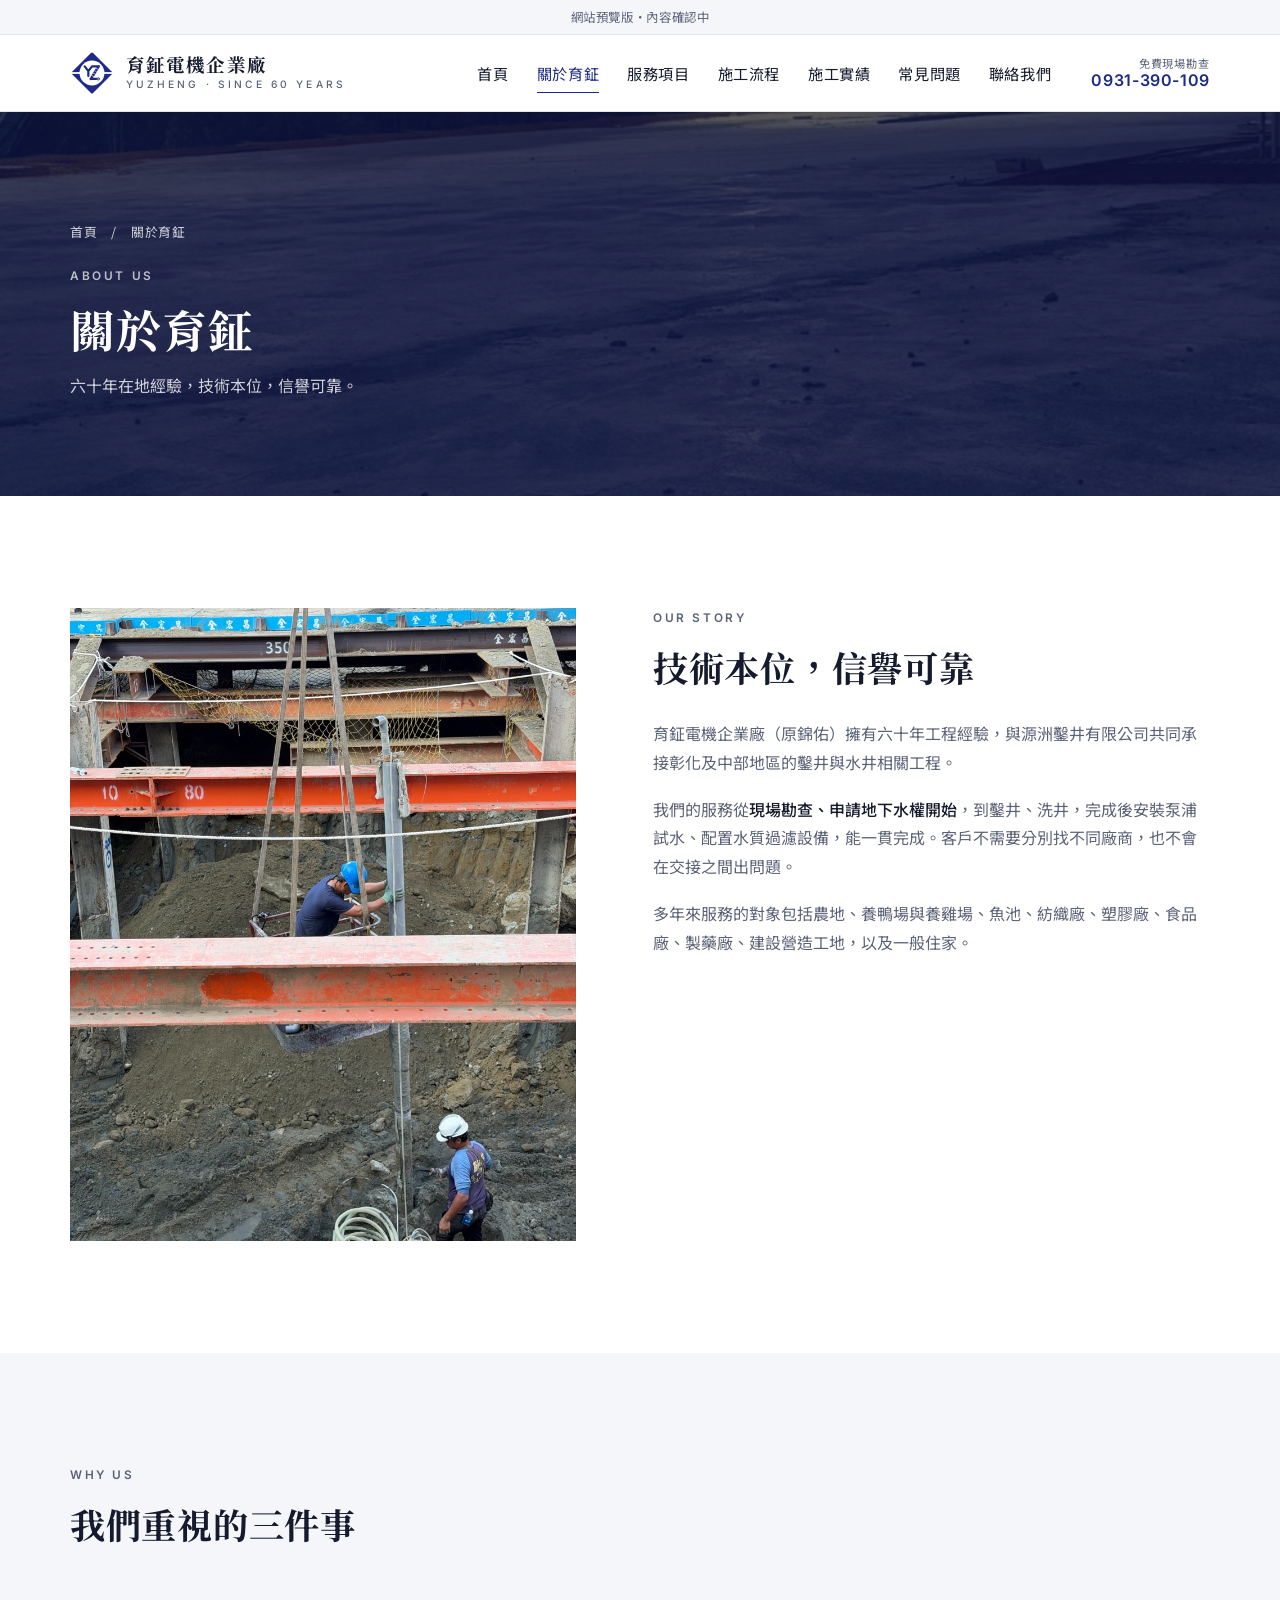
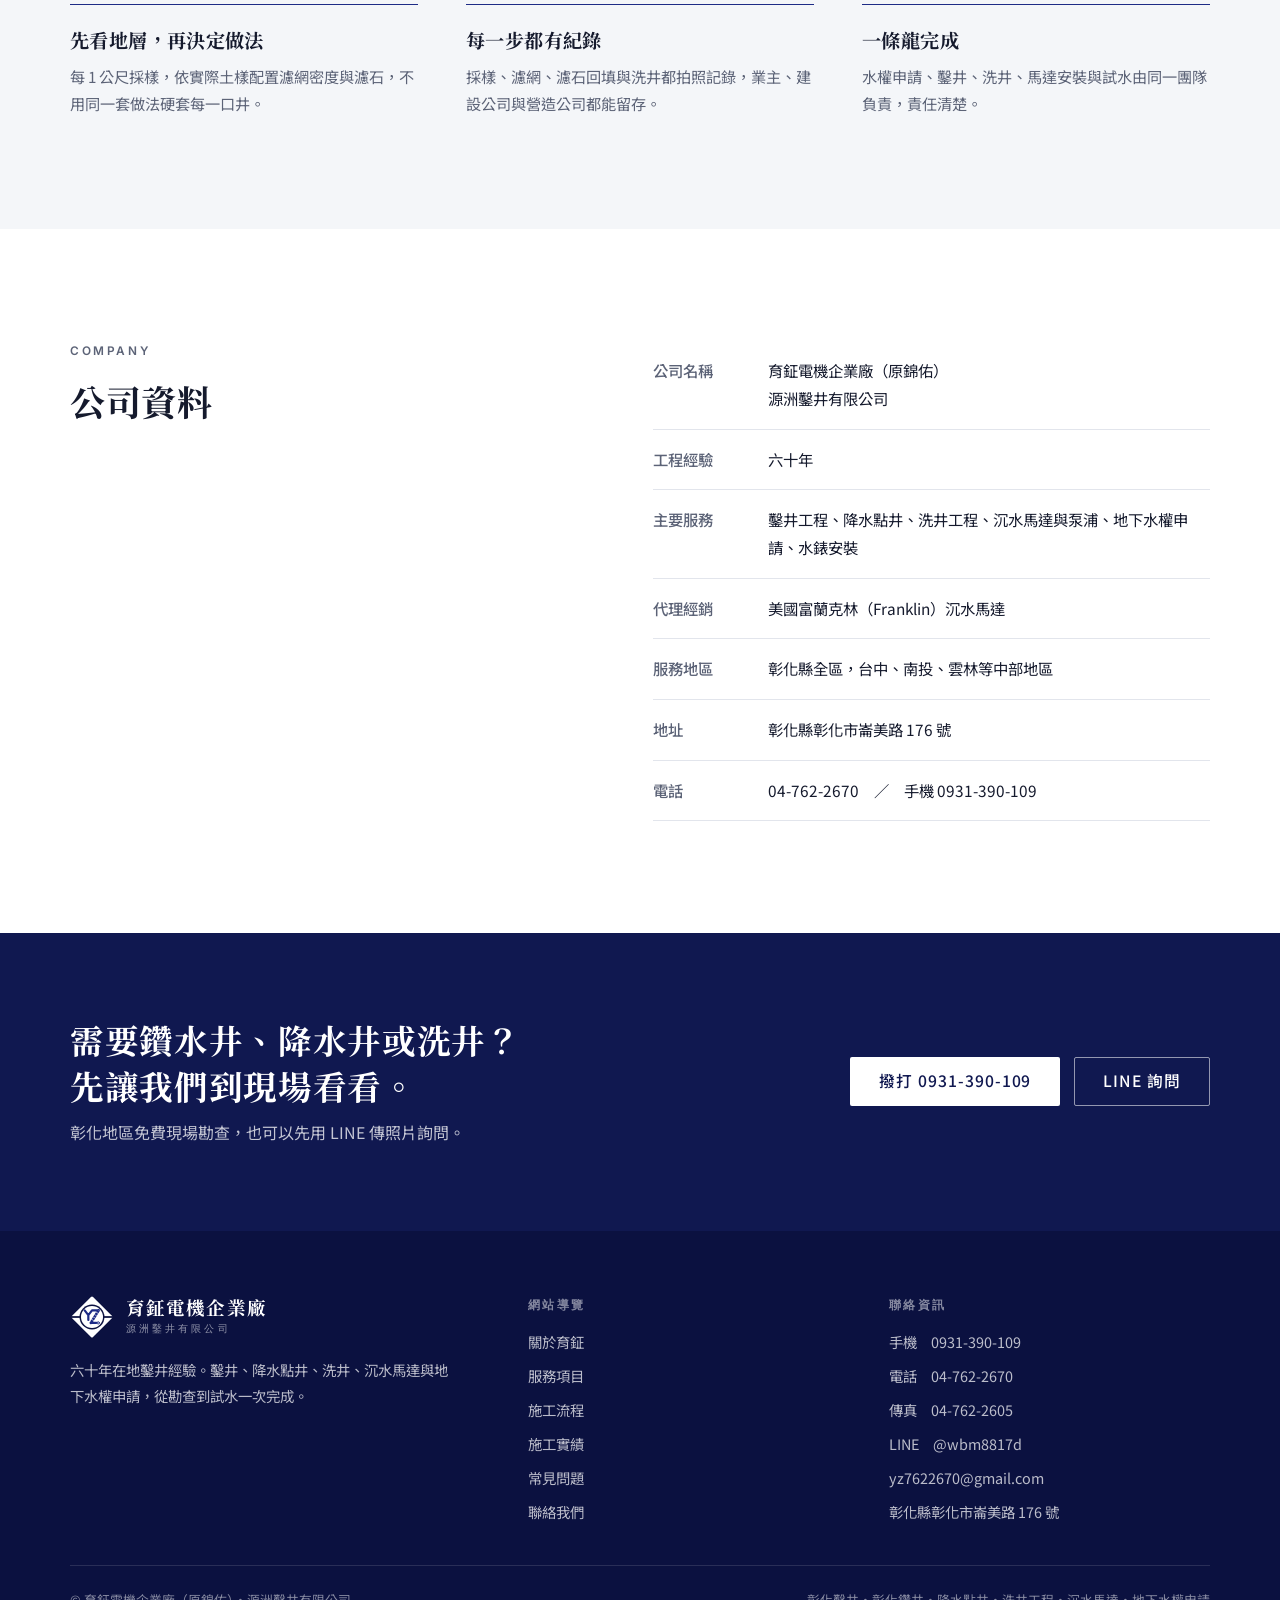
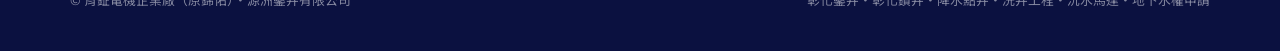
==== about.html @ 7bbd7b06 "改版：簡潔企業風格，拆成 7 個分頁 Co-Authored-By: Claude Opus 5.5 <noreply@anthropic.com>" ====
<!doctype html>
<html lang="zh-Hant">
<head>
<meta charset="utf-8">
<meta name="viewport" content="width=device-width, initial-scale=1, viewport-fit=cover">
<title>關於育鉦｜六十年彰化鑿井經驗｜育鉦電機企業廠</title>
<meta name="description" content="育鉦電機企業廠（原錦佑）與源洲鑿井有限公司，六十年鑿井工程經驗，從水權申請、鑿井、洗井到泵浦安裝試水一貫完成。">
<link rel="canonical" href="https://ysldavid0526.github.io/yuzheng-well/about.html">
<meta property="og:title" content="關於育鉦｜六十年彰化鑿井經驗｜育鉦電機企業廠">
<meta property="og:description" content="育鉦電機企業廠（原錦佑）與源洲鑿井有限公司，六十年鑿井工程經驗，從水權申請、鑿井、洗井到泵浦安裝試水一貫完成。">
<meta property="og:type" content="website">
<meta property="og:url" content="https://ysldavid0526.github.io/yuzheng-well/about.html">
<meta property="og:image" content="https://ysldavid0526.github.io/yuzheng-well/images/crane.jpg">
<meta name="theme-color" content="#101850">
<link rel="icon" href="favicon.svg" type="image/svg+xml">
<link rel="preconnect" href="https://fonts.googleapis.com">
<link rel="preconnect" href="https://fonts.gstatic.com" crossorigin>
<link rel="stylesheet" href="https://fonts.googleapis.com/css2?family=Noto+Sans+TC:wght@400;500;700&family=Noto+Serif+TC:wght@600;700&family=Inter:wght@500;600&display=swap">
<link rel="stylesheet" href="style.css">
<script type="application/ld+json">{"@context": "https://schema.org", "@type": "HomeAndConstructionBusiness", "name": "育鉦電機企業廠｜源洲鑿井有限公司", "alternateName": ["育鉦鑿井", "源洲鑿井", "錦佑"], "description": "彰化鑿井、鑽水井、營建降水點井、洗井工程、沉水馬達安裝維修與地下水權申請。", "telephone": ["+886-4-7622670", "+886-931-390109"], "faxNumber": "+886-4-7622605", "email": "yz7622670@gmail.com", "address": {"@type": "PostalAddress", "streetAddress": "崙美路176號", "addressLocality": "彰化市", "addressRegion": "彰化縣", "addressCountry": "TW"}, "areaServed": ["彰化縣", "台中市", "南投縣", "雲林縣"], "knowsAbout": ["鑿井工程", "鑽水井", "降水井", "點井", "空壓洗井", "機械式洗井", "沉水馬達", "地下水權申請"], "url": "https://ysldavid0526.github.io/yuzheng-well/"}</script>
</head>
<body>
<div class="note-bar">網站預覽版・內容確認中</div>
<header class="site-header">
  <div class="wrap">
    <a class="brand" href="index.html" aria-label="育鉦電機企業廠 首頁"><svg viewBox="0 0 120 120" aria-hidden="true"><defs><mask id="mh" maskUnits="userSpaceOnUse" x="0" y="0" width="120" height="120"><rect width="120" height="120" fill="#fff"/><rect y="57.6" width="120" height="4.8" fill="#000"/><circle cx="60" cy="60" r="34" fill="#000"/></mask></defs><path d="M60 8 112 60 60 112 8 60Z" fill="#1d2b86" stroke="#1d2b86" stroke-width="8" stroke-linejoin="round" mask="url(#mh)"/><circle cx="60" cy="60" r="30" fill="#fff"/><g fill="none" stroke="#1d2b86" stroke-linecap="round" stroke-linejoin="round"><path d="M40 42 50 55 60 42 78 42M50 55 50 68" stroke-width="6"/><path d="M78 42 57 76" stroke-width="7.5"/><path d="M78 42 57 76" stroke="#fff" stroke-width="7.5" stroke-linecap="butt" stroke-dasharray="1.2 6.5" stroke-dashoffset="-7"/><path d="M57 76 72 76" stroke-width="6"/><circle cx="77" cy="76" r="3.2" stroke-width="2.4"/></g></svg><span><b>育鉦電機企業廠</b><small>YUZHENG · SINCE 60 YEARS</small></span></a>
    <nav class="nav" id="nav" aria-label="主選單"><a href="index.html">首頁</a><a href="about.html" aria-current="page">關於育鉦</a><a href="services.html">服務項目</a><a href="process.html">施工流程</a><a href="projects.html">施工實績</a><a href="faq.html">常見問題</a><a href="contact.html">聯絡我們</a></nav>
    <a class="header-tel" href="tel:0931390109"><small>免費現場勘查</small>0931-390-109</a>
    <button class="menu-btn" id="menuBtn" type="button" aria-controls="nav" aria-expanded="false" aria-label="開啟選單"><svg viewBox="0 0 24 24" fill="none" stroke="currentColor" stroke-width="1.6" stroke-linecap="round"><path d="M4 7h16M4 12h16M4 17h16"/></svg></button>
  </div>
</header>
<main>
<section class="banner">
  <img src="images/dusk.jpg" alt="" aria-hidden="true">
  <div class="wrap">
    <p class="crumb"><a href="index.html">首頁</a>　/　關於育鉦</p>
    <p class="label">About Us</p>
    <h1>關於育鉦</h1>
    <p>六十年在地經驗，技術本位，信譽可靠。</p>
  </div>
</section>
<section class="sec">
  <div class="wrap split">
    <div class="img-tall"><img src="images/pit.jpg" alt="施工人員於開挖面下方作業" loading="lazy"></div>
    <div>
      <div class="head" style="margin-bottom:28px">
        <p class="label">Our Story</p>
        <h2>技術本位，信譽可靠</h2>
      </div>
      <div class="prose">
        <p>育鉦電機企業廠（原錦佑）擁有六十年工程經驗，與源洲鑿井有限公司共同承接彰化及中部地區的鑿井與水井相關工程。</p>
        <p>我們的服務從<strong>現場勘查、申請地下水權開始</strong>，到鑿井、洗井，完成後安裝泵浦試水、配置水質過濾設備，能一貫完成。客戶不需要分別找不同廠商，也不會在交接之間出問題。</p>
        <p>多年來服務的對象包括農地、養鴨場與養雞場、魚池、紡織廠、塑膠廠、食品廠、製藥廠、建設營造工地，以及一般住家。</p>
      </div>
    </div>
  </div>
</section>

<section class="sec alt">
  <div class="wrap">
    <div class="head">
      <p class="label">Why Us</p>
      <h2>我們重視的三件事</h2>
    </div>
    <div class="values">
      <div><h3>先看地層，再決定做法</h3><p>每 1 公尺採樣，依實際土樣配置濾網密度與濾石，不用同一套做法硬套每一口井。</p></div>
      <div><h3>每一步都有紀錄</h3><p>採樣、濾網、濾石回填與洗井都拍照記錄，業主、建設公司與營造公司都能留存。</p></div>
      <div><h3>一條龍完成</h3><p>水權申請、鑿井、洗井、馬達安裝與試水由同一團隊負責，責任清楚。</p></div>
    </div>
  </div>
</section>

<section class="sec">
  <div class="wrap split">
    <div class="head" style="margin:0">
      <p class="label">Company</p>
      <h2>公司資料</h2>
    </div>
    <table class="facts-table">
      <tr><th>公司名稱</th><td>育鉦電機企業廠（原錦佑）<br>源洲鑿井有限公司</td></tr>
      <tr><th>工程經驗</th><td>六十年</td></tr>
      <tr><th>主要服務</th><td>鑿井工程、降水點井、洗井工程、沉水馬達與泵浦、地下水權申請、水錶安裝</td></tr>
      <tr><th>代理經銷</th><td>美國富蘭克林（Franklin）沉水馬達</td></tr>
      <tr><th>服務地區</th><td>彰化縣全區，台中、南投、雲林等中部地區</td></tr>
      <tr><th>地址</th><td>彰化縣彰化市崙美路 176 號</td></tr>
      <tr><th>電話</th><td>04-762-2670　／　手機 0931-390-109</td></tr>
    </table>
  </div>
</section>

<section class="cta">
  <div class="wrap">
    <div>
      <h2>需要鑽水井、降水井或洗井？<br>先讓我們到現場看看。</h2>
      <p>彰化地區免費現場勘查，也可以先用 LINE 傳照片詢問。</p>
    </div>
    <div class="ctas">
      <a class="btn btn-white" href="tel:0931390109">撥打 0931-390-109</a>
      <a class="btn btn-ghost" href="https://line.me/R/ti/p/@wbm8817d" target="_blank" rel="noopener">LINE 詢問</a>
    </div>
  </div>
</section>
</main>
<footer class="site-footer">
  <div class="wrap">
    <div>
      <a class="brand" href="index.html"><svg viewBox="0 0 120 120" aria-hidden="true"><defs><mask id="mf" maskUnits="userSpaceOnUse" x="0" y="0" width="120" height="120"><rect width="120" height="120" fill="#fff"/><rect y="57.6" width="120" height="4.8" fill="#000"/><circle cx="60" cy="60" r="34" fill="#000"/></mask></defs><path d="M60 8 112 60 60 112 8 60Z" fill="#ffffff" stroke="#ffffff" stroke-width="8" stroke-linejoin="round" mask="url(#mf)"/><circle cx="60" cy="60" r="30" fill="#fff"/><g fill="none" stroke="#1d2b86" stroke-linecap="round" stroke-linejoin="round"><path d="M40 42 50 55 60 42 78 42M50 55 50 68" stroke-width="6"/><path d="M78 42 57 76" stroke-width="7.5"/><path d="M78 42 57 76" stroke="#fff" stroke-width="7.5" stroke-linecap="butt" stroke-dasharray="1.2 6.5" stroke-dashoffset="-7"/><path d="M57 76 72 76" stroke-width="6"/><circle cx="77" cy="76" r="3.2" stroke-width="2.4"/></g></svg><span><b>育鉦電機企業廠</b><small>源洲鑿井有限公司</small></span></a>
      <p class="about">六十年在地鑿井經驗。鑿井、降水點井、洗井、沉水馬達與地下水權申請，從勘查到試水一次完成。</p>
    </div>
    <div>
      <h4>網站導覽</h4>
      <ul><li><a href="about.html">關於育鉦</a></li><li><a href="services.html">服務項目</a></li><li><a href="process.html">施工流程</a></li><li><a href="projects.html">施工實績</a></li><li><a href="faq.html">常見問題</a></li><li><a href="contact.html">聯絡我們</a></li></ul>
    </div>
    <div>
      <h4>聯絡資訊</h4>
      <ul>
        <li>手機　<a href="tel:0931390109">0931-390-109</a></li>
        <li>電話　<a href="tel:047622670">04-762-2670</a></li>
        <li>傳真　04-762-2605</li>
        <li>LINE　@wbm8817d</li>
        <li>yz7622670@gmail.com</li>
        <li>彰化縣彰化市崙美路 176 號</li>
      </ul>
    </div>
    <div class="bottom">
      <span>© 育鉦電機企業廠（原錦佑）・源洲鑿井有限公司</span>
      <span>彰化鑿井・彰化鑽井・降水點井・洗井工程・沉水馬達・地下水權申請</span>
    </div>
  </div>
</footer>
<div class="callbar">
  <a class="btn btn-navy" href="tel:0931390109">撥打電話</a>
  <a class="btn btn-line" href="https://line.me/R/ti/p/@wbm8817d" target="_blank" rel="noopener">LINE 詢問</a>
</div>
<script src="site.js"></script>
</body>
</html>
---- style.css ----
/* 育鉦電機企業廠 — 網站樣式
   白底、logo 深藍為主色、細線條分隔、襯線標題。
   斷點：手機 <640、平板 640–1099、電腦 ≥1100 */
:root{
  --bg:#ffffff;
  --bg-alt:#f4f6f9;
  --ink:#151a2d;
  --muted:#5c6377;
  --line:#e2e5ec;
  --navy:#1d2b86;
  --navy-deep:#101850;
  --navy-soft:#e9ecf6;
  --serif:"Noto Serif TC","Songti TC","PMingLiU",serif;
  --sans:"Noto Sans TC","PingFang TC","Microsoft JhengHei",system-ui,sans-serif;
  --latin:"Inter","Helvetica Neue",Arial,sans-serif;
  --wrap:1180px;
  color-scheme:light;
}
*{box-sizing:border-box}
html{scroll-behavior:smooth;-webkit-text-size-adjust:100%}
@media (prefers-reduced-motion:reduce){html{scroll-behavior:auto}*{transition:none!important}}
body{margin:0;background:var(--bg);color:var(--ink);font-family:var(--sans);font-size:16px;line-height:1.8;-webkit-font-smoothing:antialiased}
img{display:block;max-width:100%}
a{color:inherit}
p{margin:0}
h1,h2,h3{margin:0;font-family:var(--serif);font-weight:700;line-height:1.35;text-wrap:balance;letter-spacing:.02em}
h2{font-size:clamp(1.6rem,2.8vw,2.2rem)}
h3{font-size:1.2rem}
:focus-visible{outline:2px solid var(--navy);outline-offset:3px}
.wrap{max-width:var(--wrap);margin:0 auto;padding-left:max(20px,env(safe-area-inset-left,0px));padding-right:max(20px,env(safe-area-inset-right,0px))}
.label{font-family:var(--latin);font-size:.74rem;letter-spacing:.22em;text-transform:uppercase;color:var(--navy);font-weight:600}
.sec{padding-block:clamp(64px,9vw,112px)}
.sec.alt{background:var(--bg-alt)}
.head{display:grid;gap:14px;max-width:46rem;margin-bottom:clamp(32px,5vw,56px)}
.head p{color:var(--muted)}
.prose{max-width:42rem;display:grid;gap:18px;color:var(--muted)}
.prose strong{color:var(--ink);font-weight:500}

/* buttons */
.btn{display:inline-flex;align-items:center;justify-content:center;gap:10px;padding:14px 28px;font-family:var(--sans);font-size:.98rem;font-weight:500;letter-spacing:.06em;text-decoration:none;border:1px solid transparent;border-radius:2px;cursor:pointer;transition:background .2s,color .2s,border-color .2s;line-height:1.2}
.btn-navy{background:var(--navy);color:#fff}
.btn-navy:hover{background:var(--navy-deep)}
.btn-line{border-color:var(--navy);color:var(--navy);background:transparent}
.btn-line:hover{background:var(--navy);color:#fff}
.btn-white{background:#fff;color:var(--navy-deep)}
.btn-white:hover{background:var(--navy-soft)}
.btn-ghost{border-color:rgba(255,255,255,.55);color:#fff;background:transparent}
.btn-ghost:hover{background:rgba(255,255,255,.12)}
.more{display:inline-flex;align-items:center;gap:8px;color:var(--navy);font-weight:500;text-decoration:none;font-size:.95rem;border-bottom:1px solid currentColor;padding-bottom:2px}
.more::after{content:"→";transition:transform .2s}
.more:hover::after{transform:translateX(3px)}

/* preview note */
.note-bar{background:var(--bg-alt);color:var(--muted);font-size:.78rem;text-align:center;padding-block:6px;border-bottom:1px solid var(--line);letter-spacing:.05em}

/* header */
.site-header{position:sticky;top:0;z-index:50;background:rgba(255,255,255,.96);backdrop-filter:saturate(1.4) blur(8px);-webkit-backdrop-filter:saturate(1.4) blur(8px);border-bottom:1px solid var(--line)}
.site-header .wrap{display:flex;align-items:center;gap:28px;min-height:76px}
.brand{display:flex;align-items:center;gap:12px;text-decoration:none;flex:none}
.brand svg{width:44px;height:44px}
.brand b{display:block;font-family:var(--serif);font-weight:700;font-size:1.16rem;letter-spacing:.06em;line-height:1.2;white-space:nowrap}
.brand small{display:block;font-family:var(--latin);font-size:.64rem;letter-spacing:.3em;color:var(--muted);font-weight:500}
.nav{display:flex;gap:4px;margin-left:auto}
.nav a{text-decoration:none;font-size:.95rem;color:var(--ink);padding:8px 12px;position:relative;letter-spacing:.04em}
.nav a::after{content:"";position:absolute;left:12px;right:12px;bottom:2px;height:1px;background:var(--navy);transform:scaleX(0);transition:transform .25s}
.nav a:hover::after,.nav a[aria-current="page"]::after{transform:scaleX(1)}
.nav a[aria-current="page"]{color:var(--navy)}
.header-tel{flex:none;font-family:var(--latin);font-weight:600;letter-spacing:.04em;text-decoration:none;color:var(--navy);display:flex;flex-direction:column;align-items:flex-end;line-height:1.25}
.header-tel small{font-family:var(--sans);font-size:.7rem;color:var(--muted);font-weight:400;letter-spacing:.08em}
.menu-btn{display:none;margin-left:auto;width:44px;height:44px;border:1px solid var(--line);background:#fff;border-radius:2px;cursor:pointer;color:var(--ink);place-items:center}
.menu-btn svg{width:22px;height:22px}
@media (max-width:1099px){
  .nav{display:none;position:absolute;left:0;right:0;top:100%;flex-direction:column;gap:0;background:#fff;border-bottom:1px solid var(--line);padding:8px max(20px,env(safe-area-inset-right,0px)) 20px max(20px,env(safe-area-inset-left,0px));box-shadow:0 12px 24px rgba(16,24,80,.06)}
  .nav.open{display:flex}
  .nav a{padding:14px 4px;border-bottom:1px solid var(--line);font-size:1.02rem}
  .nav a::after{display:none}
  .menu-btn{display:grid;margin-left:0}
  .header-tel{margin-left:auto}
}
@media (max-width:639px){.header-tel{display:none}.menu-btn{margin-left:auto}.brand b{font-size:1.04rem}.brand svg{width:38px;height:38px}.site-header .wrap{min-height:66px}}

/* home hero */
.hero{position:relative;color:#fff;background:var(--navy-deep);overflow:hidden}
.hero img{position:absolute;inset:0;width:100%;height:100%;object-fit:cover;object-position:center 35%}
.hero::after{content:"";position:absolute;inset:0;background:linear-gradient(90deg,rgba(16,24,80,.92) 0%,rgba(16,24,80,.78) 45%,rgba(16,24,80,.25) 100%)}
.hero .wrap{position:relative;z-index:1;padding-block:clamp(88px,13vw,168px)}
.hero .label{color:rgba(255,255,255,.75)}
.hero h1{font-size:clamp(1.75rem,4.6vw,3.6rem);margin-top:18px;max-width:15em}
.hero p.lead{margin-top:22px;max-width:32rem;color:rgba(255,255,255,.85);font-size:clamp(1rem,1.5vw,1.1rem)}
.hero .ctas{display:flex;flex-wrap:wrap;gap:14px;margin-top:36px}
@media (max-width:639px){.hero::after{background:linear-gradient(180deg,rgba(16,24,80,.7),rgba(16,24,80,.9))}}

/* inner page banner */
.banner{position:relative;color:#fff;background:var(--navy-deep);overflow:hidden}
.banner img{position:absolute;inset:0;width:100%;height:100%;object-fit:cover;opacity:.32}
.banner .wrap{position:relative;padding-block:clamp(56px,8vw,96px)}
.banner .label{color:rgba(255,255,255,.7)}
.banner h1{font-size:clamp(1.9rem,4vw,2.8rem);margin-top:12px}
.banner p{margin-top:12px;color:rgba(255,255,255,.8);max-width:36rem}
.crumb{font-size:.8rem;color:rgba(255,255,255,.65);margin-bottom:22px;letter-spacing:.06em}
.crumb a{text-decoration:none}
.crumb a:hover{text-decoration:underline}

/* intro split */
.split{display:grid;grid-template-columns:1fr 1.1fr;gap:clamp(32px,6vw,88px);align-items:start}
@media (max-width:899px){.split{grid-template-columns:1fr}}
.figures{display:grid;grid-template-columns:repeat(3,1fr);margin-top:40px;border-top:1px solid var(--line)}
.figures div{padding:22px 18px 0 0}
.figures div+div{padding-left:18px;border-left:1px solid var(--line)}
.figures b{display:block;font-family:var(--serif);font-size:clamp(1.6rem,3vw,2.2rem);color:var(--navy);font-weight:700;line-height:1.2}
.figures span{font-size:.86rem;color:var(--muted)}
@media (max-width:479px){.figures{grid-template-columns:1fr}.figures div+div{border-left:0;padding-left:0;border-top:1px solid var(--line)}.figures div{padding:16px 0}}

/* service list (home) */
.svc-grid{display:grid;grid-template-columns:repeat(3,1fr);border-top:1px solid var(--line);border-left:1px solid var(--line)}
.svc-grid a{display:grid;gap:12px;align-content:start;padding:34px 30px;border-right:1px solid var(--line);border-bottom:1px solid var(--line);text-decoration:none;transition:background .2s}
.svc-grid a:hover{background:var(--bg-alt)}
.svc-grid .no{font-family:var(--latin);font-size:.78rem;color:var(--navy);letter-spacing:.14em;font-weight:600}
.svc-grid p{color:var(--muted);font-size:.95rem}
.svc-grid .go{margin-top:6px;color:var(--navy);font-size:.88rem;font-weight:500}
@media (max-width:1099px){.svc-grid{grid-template-columns:1fr 1fr}}
@media (max-width:639px){.svc-grid{grid-template-columns:1fr}.svc-grid a{padding:26px 22px}}

/* step strip */
.strip{list-style:none;margin:0;padding:0;display:grid;grid-template-columns:repeat(6,1fr);gap:0;counter-reset:s}
.strip li{padding:0 18px 0 0;display:grid;gap:8px;align-content:start;position:relative}
.strip li::before{counter-increment:s;content:counter(s,decimal-leading-zero);font-family:var(--latin);font-weight:600;color:var(--navy);font-size:.85rem;letter-spacing:.1em;padding-bottom:14px;border-bottom:1px solid var(--navy)}
.strip b{font-family:var(--serif);font-size:1.06rem;margin-top:6px}
.strip span{font-size:.88rem;color:var(--muted);line-height:1.7}
@media (max-width:1099px){.strip{grid-template-columns:repeat(3,1fr);row-gap:36px}}
@media (max-width:639px){.strip{grid-template-columns:1fr 1fr;row-gap:28px}}

/* photos */
.photos{display:grid;grid-template-columns:repeat(3,1fr);gap:20px}
.photos figure{margin:0}
.photos .ph{aspect-ratio:4/5;overflow:hidden;background:var(--bg-alt)}
.photos img{width:100%;height:100%;object-fit:cover;transition:transform .6s}
.photos figure:hover img{transform:scale(1.03)}
.photos figcaption{margin-top:12px;font-size:.92rem;display:grid;gap:2px}
.photos figcaption span{color:var(--muted);font-size:.84rem}
@media (max-width:899px){.photos{grid-template-columns:1fr 1fr}}
@media (max-width:479px){.photos{grid-template-columns:1fr}.photos .ph{aspect-ratio:4/3}}

/* CTA band */
.cta{background:var(--navy-deep);color:#fff}
.cta .wrap{display:flex;flex-wrap:wrap;align-items:center;justify-content:space-between;gap:28px;padding-block:clamp(56px,7vw,84px)}
.cta h2{font-size:clamp(1.5rem,2.8vw,2.1rem);max-width:20em}
.cta p{color:rgba(255,255,255,.75);margin-top:10px}
.cta .ctas{display:flex;flex-wrap:wrap;gap:14px}

/* about */
.values{display:grid;grid-template-columns:repeat(3,1fr);gap:clamp(24px,4vw,48px)}
.values div{display:grid;gap:10px;padding-top:22px;border-top:1px solid var(--navy)}
.values p{color:var(--muted);font-size:.95rem}
@media (max-width:899px){.values{grid-template-columns:1fr}}
.facts-table{width:100%;border-collapse:collapse;font-size:.96rem}
.facts-table th,.facts-table td{text-align:left;padding:16px 0;border-bottom:1px solid var(--line);vertical-align:top}
.facts-table th{width:7.5em;font-weight:500;color:var(--muted)}
.img-tall{aspect-ratio:4/5;overflow:hidden;background:var(--bg-alt)}
.img-tall img{width:100%;height:100%;object-fit:cover}

/* services page */
.svc-block{display:grid;grid-template-columns:1fr 1.25fr;gap:clamp(28px,5vw,72px);align-items:start;padding-block:clamp(48px,7vw,80px);border-top:1px solid var(--line);scroll-margin-top:90px}
.svc-block:first-child{border-top:0;padding-top:0}
.svc-block .ph{aspect-ratio:4/3;overflow:hidden;background:var(--bg-alt)}
.svc-block .ph img{width:100%;height:100%;object-fit:cover}
.svc-block .body{display:grid;gap:16px}
.svc-block .body > p{color:var(--muted)}
.ticks{list-style:none;margin:6px 0 0;padding:0;display:grid;gap:10px}
.ticks li{padding-left:22px;position:relative;font-size:.96rem}
.ticks li::before{content:"";position:absolute;left:2px;top:.72em;width:10px;height:1px;background:var(--navy)}
.ticks.two{grid-template-columns:1fr 1fr;column-gap:24px}
@media (max-width:899px){.svc-block{grid-template-columns:1fr}.svc-block.flip .ph{order:0}}
@media (min-width:900px){.svc-block.flip .ph{order:2}}
@media (max-width:479px){.ticks.two{grid-template-columns:1fr}}
.subnav{display:flex;flex-wrap:wrap;gap:8px 28px;padding-block:22px;border-bottom:1px solid var(--line);font-size:.93rem}
.subnav a{text-decoration:none;color:var(--muted)}
.subnav a:hover{color:var(--navy)}

/* process page */
.steps{list-style:none;margin:0;padding:0;display:grid;gap:0;counter-reset:st}
.steps li{display:grid;grid-template-columns:110px 1fr;gap:clamp(20px,4vw,48px);padding-block:36px;border-top:1px solid var(--line)}
.steps li:last-child{border-bottom:1px solid var(--line)}
.steps li::before{counter-increment:st;content:counter(st,decimal-leading-zero);font-family:var(--serif);font-size:2.6rem;color:var(--navy);line-height:1;font-weight:700}
.steps h3{margin-bottom:8px}
.steps p{color:var(--muted);max-width:40rem}
.steps .point{margin-top:12px;color:var(--ink);font-size:.93rem}
.steps .point::before{content:"重點｜";color:var(--navy);font-weight:500}
@media (max-width:639px){.steps li{grid-template-columns:1fr;gap:10px}.steps li::before{font-size:2rem}}
.duo{display:grid;grid-template-columns:1.4fr 1fr;gap:20px;margin-bottom:clamp(40px,6vw,64px)}
.duo figure{margin:0}
.duo .ph{overflow:hidden;background:var(--bg-alt);position:relative}
.duo .a .ph{aspect-ratio:2.4/1}
.duo .b .ph{height:100%;min-height:200px}
.duo .b{display:grid;grid-template-rows:1fr auto}
.duo img{width:100%;height:100%;object-fit:cover;object-position:top}
.duo .b img{position:absolute;inset:0}
.duo figcaption{margin-top:12px;font-size:.92rem;color:var(--muted)}
.duo figcaption b{color:var(--ink);font-weight:500;margin-right:8px}
@media (max-width:767px){.duo{grid-template-columns:1fr}.duo .b .ph{aspect-ratio:4/3;height:auto}}

/* projects page */
.case-list{columns:3;column-gap:40px;margin-top:20px;font-size:.95rem}
.case-list li{break-inside:avoid;padding:10px 0;border-bottom:1px solid var(--line);list-style:none}
.case-list{padding:0}
.case-list span{color:var(--muted);font-size:.85rem;margin-left:8px}
@media (max-width:899px){.case-list{columns:2}}
@media (max-width:479px){.case-list{columns:1}}

/* faq */
.faq{display:grid;max-width:52rem}
.faq details{border-bottom:1px solid var(--line)}
.faq details:first-child{border-top:1px solid var(--line)}
.faq summary{cursor:pointer;list-style:none;display:flex;justify-content:space-between;gap:20px;padding-block:22px;font-family:var(--serif);font-weight:700;font-size:1.08rem}
.faq summary::-webkit-details-marker{display:none}
.faq summary::after{content:"+";font-family:var(--latin);font-weight:300;font-size:1.5rem;line-height:1;color:var(--navy);flex:none}
.faq details[open] summary::after{content:"−"}
.faq details p{color:var(--muted);padding-bottom:24px;max-width:44rem}
.towns{display:flex;flex-wrap:wrap;gap:6px 22px;font-size:.96rem;margin-top:8px}
.towns span{color:var(--muted)}

/* contact */
.contact-grid{display:grid;grid-template-columns:1fr 1.1fr;gap:clamp(32px,6vw,80px);align-items:start}
@media (max-width:899px){.contact-grid{grid-template-columns:1fr}}
.info{margin:0;display:grid}
.info div{display:grid;grid-template-columns:5.5em minmax(0,1fr);gap:16px;padding-block:18px;border-bottom:1px solid var(--line)}
.info div:first-child{border-top:1px solid var(--line)}
.info dt{color:var(--muted);font-size:.9rem;padding-top:2px}
.info dd{margin:0;word-break:break-word}
.info dd.big{font-family:var(--latin);font-size:1.4rem;font-weight:600;color:var(--navy);letter-spacing:.02em;line-height:1.3}
.info dd a{text-decoration:none}
form.ask{display:grid;gap:18px;background:var(--bg-alt);padding:clamp(24px,4vw,40px)}
form.ask h2{font-size:1.4rem}
form.ask label{display:grid;gap:8px;font-size:.9rem;color:var(--muted)}
form.ask input,form.ask select,form.ask textarea{font:inherit;font-size:1rem;color:var(--ink);background:#fff;border:1px solid var(--line);border-radius:2px;padding:12px 14px;width:100%}
form.ask input:focus,form.ask select:focus,form.ask textarea:focus{outline:none;border-color:var(--navy)}
form.ask .row{display:grid;grid-template-columns:1fr 1fr;gap:16px}
form.ask .done{color:var(--navy);font-size:.92rem}
@media (max-width:479px){form.ask .row{grid-template-columns:1fr}}
.map{margin-top:clamp(40px,6vw,64px);aspect-ratio:21/8;background:var(--bg-alt);border:1px solid var(--line)}
.map iframe{width:100%;height:100%;border:0;display:block}
@media (max-width:639px){.map{aspect-ratio:4/3}}

/* footer */
.site-footer{background:#0b1140;color:rgba(255,255,255,.72);font-size:.9rem}
.site-footer .wrap{display:grid;grid-template-columns:1.3fr 1fr 1fr;gap:40px;padding-block:64px 40px}
.site-footer .brand b{color:#fff}
.site-footer .brand small{color:rgba(255,255,255,.55)}
.site-footer h4{margin:0 0 14px;font-family:var(--latin);font-size:.72rem;letter-spacing:.22em;text-transform:uppercase;color:rgba(255,255,255,.5);font-weight:600}
.site-footer ul{list-style:none;margin:0;padding:0;display:grid;gap:8px}
.site-footer a{text-decoration:none}
.site-footer a:hover{color:#fff}
.site-footer .about{margin-top:18px;max-width:24rem;line-height:1.8}
.site-footer .bottom{grid-column:1/-1;border-top:1px solid rgba(255,255,255,.12);padding-top:22px;display:flex;flex-wrap:wrap;justify-content:space-between;gap:12px;font-size:.8rem;color:rgba(255,255,255,.5)}
@media (max-width:899px){.site-footer .wrap{grid-template-columns:1fr 1fr}.site-footer .wrap>div:first-child{grid-column:1/-1}}
@media (max-width:479px){.site-footer .wrap{grid-template-columns:1fr}}

/* phone call bar */
.callbar{display:none}
@media (max-width:639px){
  .callbar{display:grid;grid-template-columns:1fr 1fr;gap:10px;position:fixed;left:0;right:0;bottom:0;z-index:60;background:#fff;border-top:1px solid var(--line);padding:10px max(14px,env(safe-area-inset-right,0px)) calc(10px + env(safe-area-inset-bottom,0px)) max(14px,env(safe-area-inset-left,0px))}
  .callbar .btn{padding:13px 10px}
  body{padding-bottom:72px}
}
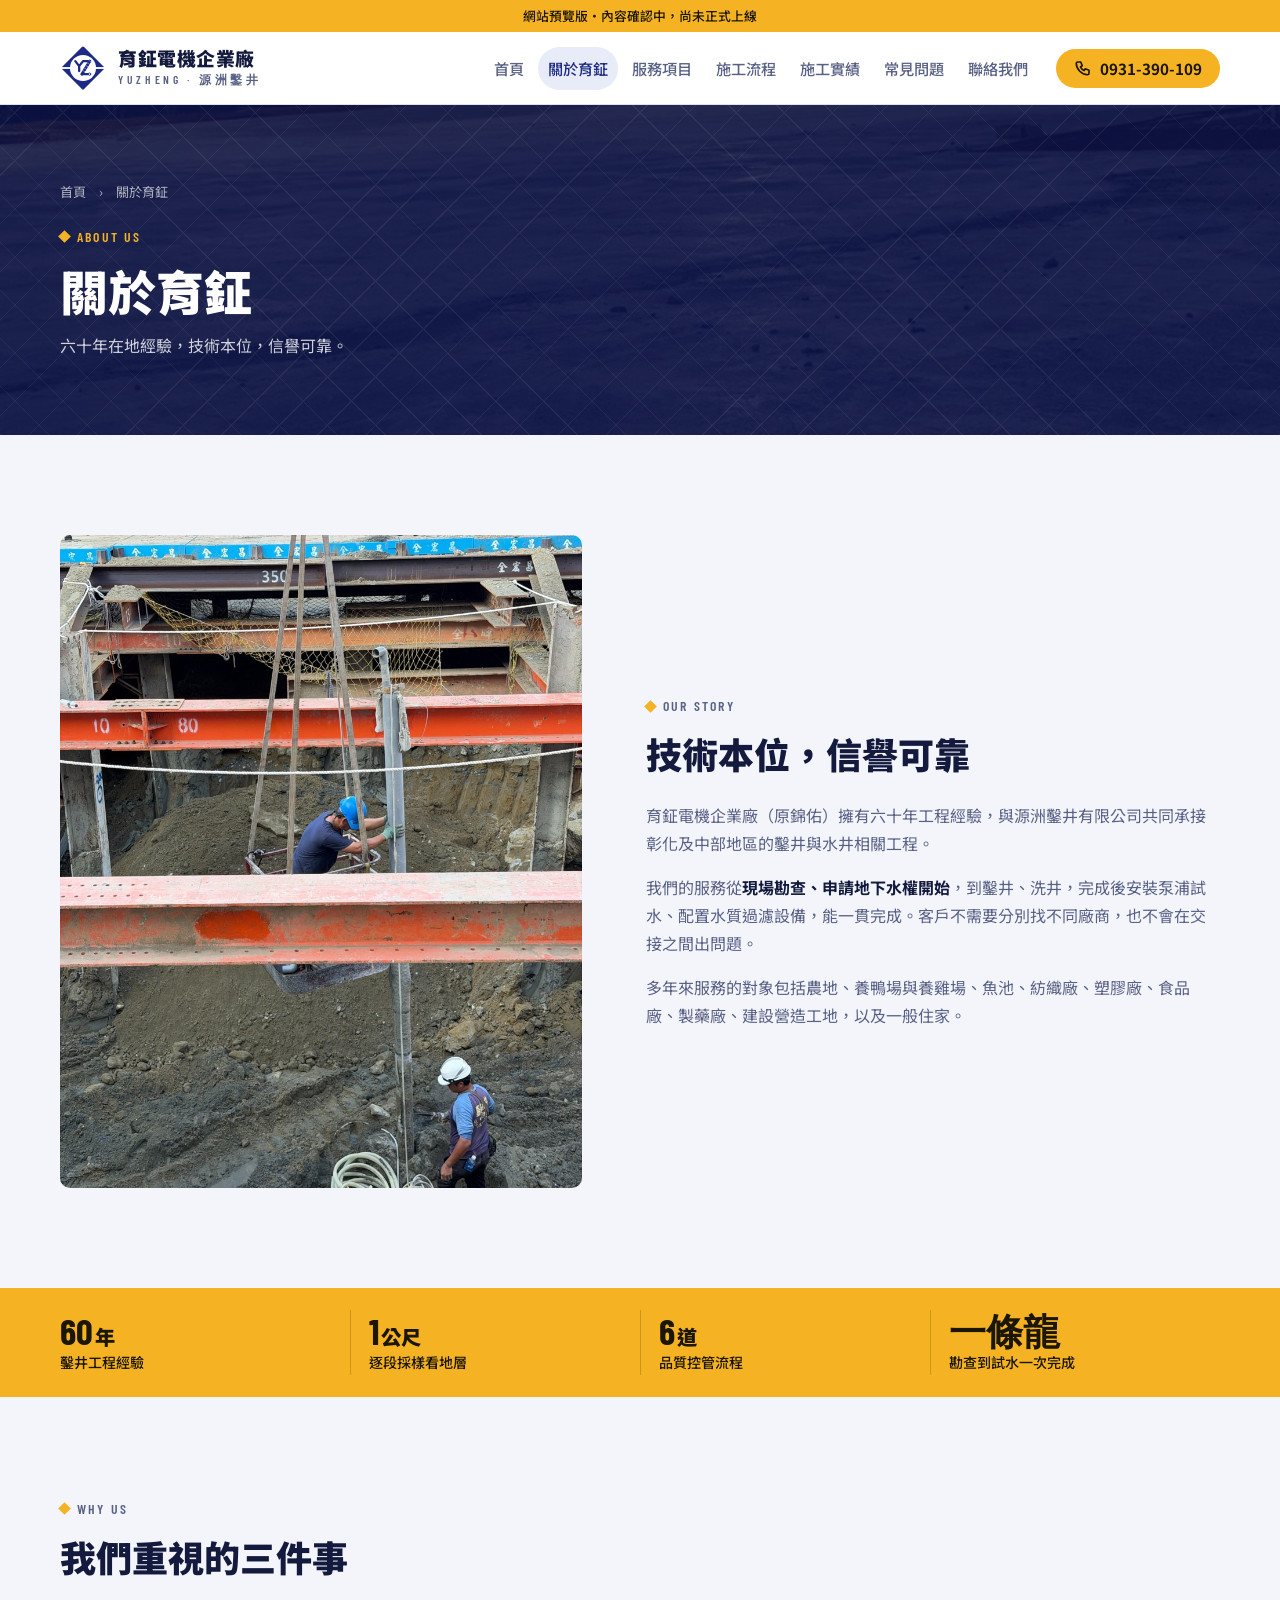
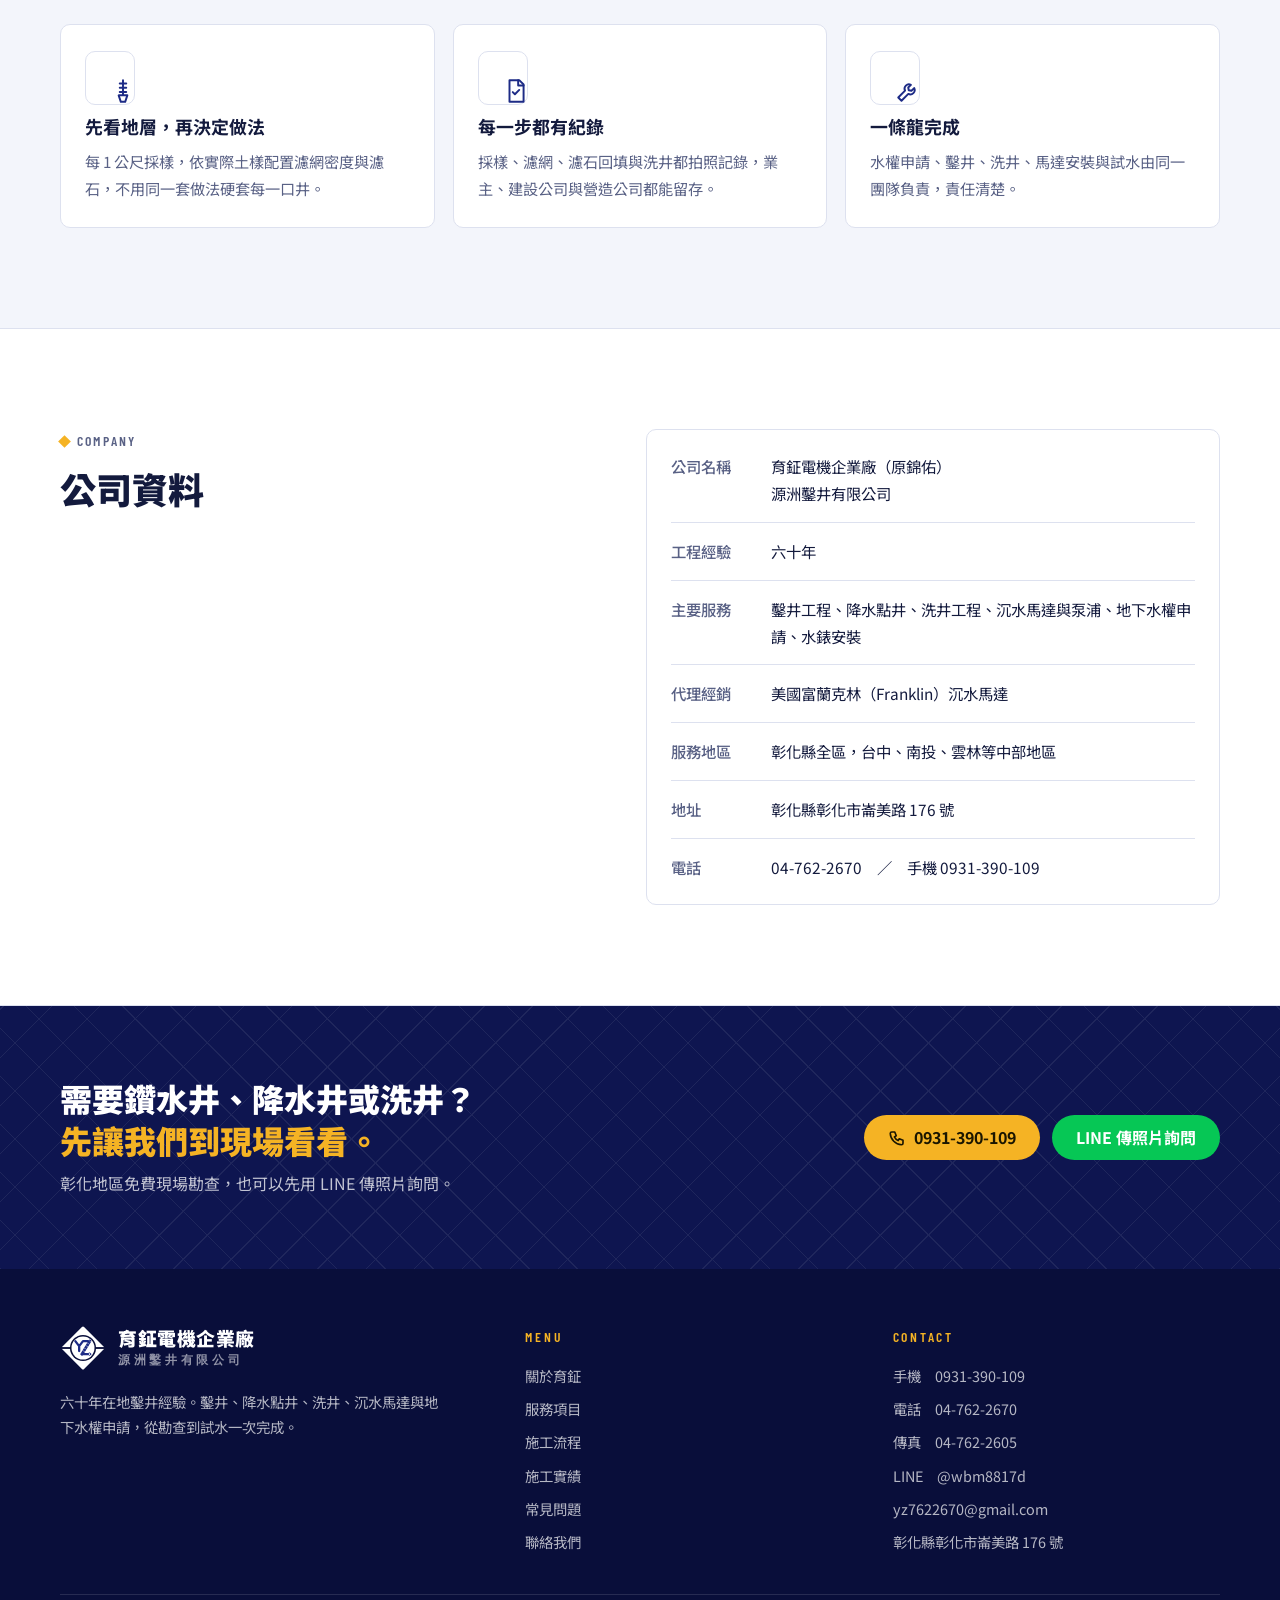
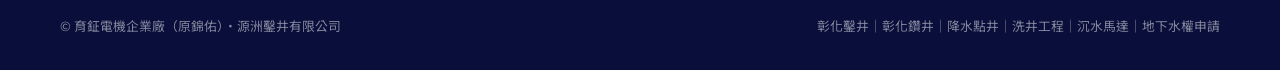
==== commit 3f792fc1: "換回黃藍配色，保留 7 個分頁 Co-Authored-By: Claude Opus 5.5 <noreply@anthropic.com>" ====
--- a/about.html
+++ b/about.html
@@ -11,40 +11,40 @@
 <meta property="og:type" content="website">
 <meta property="og:url" content="https://ysldavid0526.github.io/yuzheng-well/about.html">
 <meta property="og:image" content="https://ysldavid0526.github.io/yuzheng-well/images/crane.jpg">
-<meta name="theme-color" content="#101850">
+<meta name="theme-color" content="#0e1550">
 <link rel="icon" href="favicon.svg" type="image/svg+xml">
 <link rel="preconnect" href="https://fonts.googleapis.com">
 <link rel="preconnect" href="https://fonts.gstatic.com" crossorigin>
-<link rel="stylesheet" href="https://fonts.googleapis.com/css2?family=Noto+Sans+TC:wght@400;500;700&family=Noto+Serif+TC:wght@600;700&family=Inter:wght@500;600&display=swap">
-<link rel="stylesheet" href="style.css">
+<link rel="stylesheet" href="https://fonts.googleapis.com/css2?family=Noto+Sans+TC:wght@400;500;700;900&family=Barlow+Condensed:wght@500;600;700&display=swap">
+<link rel="stylesheet" href="style.css?v=3">
 <script type="application/ld+json">{"@context": "https://schema.org", "@type": "HomeAndConstructionBusiness", "name": "育鉦電機企業廠｜源洲鑿井有限公司", "alternateName": ["育鉦鑿井", "源洲鑿井", "錦佑"], "description": "彰化鑿井、鑽水井、營建降水點井、洗井工程、沉水馬達安裝維修與地下水權申請。", "telephone": ["+886-4-7622670", "+886-931-390109"], "faxNumber": "+886-4-7622605", "email": "yz7622670@gmail.com", "address": {"@type": "PostalAddress", "streetAddress": "崙美路176號", "addressLocality": "彰化市", "addressRegion": "彰化縣", "addressCountry": "TW"}, "areaServed": ["彰化縣", "台中市", "南投縣", "雲林縣"], "knowsAbout": ["鑿井工程", "鑽水井", "降水井", "點井", "空壓洗井", "機械式洗井", "沉水馬達", "地下水權申請"], "url": "https://ysldavid0526.github.io/yuzheng-well/"}</script>
 </head>
 <body>
-<div class="note-bar">網站預覽版・內容確認中</div>
+<div class="ribbon">網站預覽版・內容確認中，尚未正式上線</div>
 <header class="site-header">
   <div class="wrap">
-    <a class="brand" href="index.html" aria-label="育鉦電機企業廠 首頁"><svg viewBox="0 0 120 120" aria-hidden="true"><defs><mask id="mh" maskUnits="userSpaceOnUse" x="0" y="0" width="120" height="120"><rect width="120" height="120" fill="#fff"/><rect y="57.6" width="120" height="4.8" fill="#000"/><circle cx="60" cy="60" r="34" fill="#000"/></mask></defs><path d="M60 8 112 60 60 112 8 60Z" fill="#1d2b86" stroke="#1d2b86" stroke-width="8" stroke-linejoin="round" mask="url(#mh)"/><circle cx="60" cy="60" r="30" fill="#fff"/><g fill="none" stroke="#1d2b86" stroke-linecap="round" stroke-linejoin="round"><path d="M40 42 50 55 60 42 78 42M50 55 50 68" stroke-width="6"/><path d="M78 42 57 76" stroke-width="7.5"/><path d="M78 42 57 76" stroke="#fff" stroke-width="7.5" stroke-linecap="butt" stroke-dasharray="1.2 6.5" stroke-dashoffset="-7"/><path d="M57 76 72 76" stroke-width="6"/><circle cx="77" cy="76" r="3.2" stroke-width="2.4"/></g></svg><span><b>育鉦電機企業廠</b><small>YUZHENG · SINCE 60 YEARS</small></span></a>
+    <a class="brand" href="index.html" aria-label="育鉦電機企業廠 首頁"><svg viewBox="0 0 120 120" aria-hidden="true"><defs><mask id="mh" maskUnits="userSpaceOnUse" x="0" y="0" width="120" height="120"><rect width="120" height="120" fill="#fff"/><rect y="57.6" width="120" height="4.8" fill="#000"/><circle cx="60" cy="60" r="34" fill="#000"/></mask></defs><path d="M60 8 112 60 60 112 8 60Z" fill="#1d2b86" stroke="#1d2b86" stroke-width="8" stroke-linejoin="round" mask="url(#mh)"/><circle cx="60" cy="60" r="30" fill="#fff"/><g fill="none" stroke="#1d2b86" stroke-linecap="round" stroke-linejoin="round"><path d="M40 42 50 55 60 42 78 42M50 55 50 68" stroke-width="6"/><path d="M78 42 57 76" stroke-width="7.5"/><path d="M78 42 57 76" stroke="#fff" stroke-width="7.5" stroke-linecap="butt" stroke-dasharray="1.2 6.5" stroke-dashoffset="-7"/><path d="M57 76 72 76" stroke-width="6"/><circle cx="77" cy="76" r="3.2" stroke-width="2.4"/></g></svg><span><b>育鉦電機企業廠</b><small>YUZHENG · 源洲鑿井</small></span></a>
     <nav class="nav" id="nav" aria-label="主選單"><a href="index.html">首頁</a><a href="about.html" aria-current="page">關於育鉦</a><a href="services.html">服務項目</a><a href="process.html">施工流程</a><a href="projects.html">施工實績</a><a href="faq.html">常見問題</a><a href="contact.html">聯絡我們</a></nav>
-    <a class="header-tel" href="tel:0931390109"><small>免費現場勘查</small>0931-390-109</a>
-    <button class="menu-btn" id="menuBtn" type="button" aria-controls="nav" aria-expanded="false" aria-label="開啟選單"><svg viewBox="0 0 24 24" fill="none" stroke="currentColor" stroke-width="1.6" stroke-linecap="round"><path d="M4 7h16M4 12h16M4 17h16"/></svg></button>
+    <a class="btn btn-y call" href="tel:0931390109"><svg viewBox="0 0 24 24" fill="none" stroke="currentColor" stroke-width="2.2" stroke-linecap="round" stroke-linejoin="round" aria-hidden="true"><path d="M5 4h4l2 5-2.5 1.5a11 11 0 0 0 5 5L15 13l5 2v4a2 2 0 0 1-2 2A16 16 0 0 1 3 6a2 2 0 0 1 2-2"/></svg>0931-390-109</a>
+    <button class="menu-btn" id="menuBtn" type="button" aria-controls="nav" aria-expanded="false" aria-label="開啟選單"><svg viewBox="0 0 24 24" fill="none" stroke="currentColor" stroke-width="2" stroke-linecap="round"><path d="M4 7h16M4 12h16M4 17h16"/></svg></button>
   </div>
 </header>
 <main>
-<section class="banner">
-  <img src="images/dusk.jpg" alt="" aria-hidden="true">
+<section class="navy banner">
+  <img class="bg" src="images/dusk.jpg" alt="" aria-hidden="true">
   <div class="wrap">
-    <p class="crumb"><a href="index.html">首頁</a>　/　關於育鉦</p>
-    <p class="label">About Us</p>
+    <p class="crumb"><a href="index.html">首頁</a>　›　關於育鉦</p>
+    <p class="kicker">About Us</p>
     <h1>關於育鉦</h1>
-    <p>六十年在地經驗，技術本位，信譽可靠。</p>
+    <p class="sub">六十年在地經驗，技術本位，信譽可靠。</p>
   </div>
 </section>
 <section class="sec">
   <div class="wrap split">
-    <div class="img-tall"><img src="images/pit.jpg" alt="施工人員於開挖面下方作業" loading="lazy"></div>
+    <div class="round-img"><img src="images/pit.jpg" alt="施工人員於開挖面下方作業" loading="lazy"></div>
     <div>
-      <div class="head" style="margin-bottom:28px">
-        <p class="label">Our Story</p>
+      <div class="head" style="margin-bottom:24px">
+        <p class="kicker">Our Story</p>
         <h2>技術本位，信譽可靠</h2>
       </div>
       <div class="prose">
@@ -56,27 +56,36 @@
   </div>
 </section>
 
-<section class="sec alt">
+<section class="facts" aria-label="公司特色">
+  <div class="wrap">
+    <div><b>60<small>年</small></b><span>鑿井工程經驗</span></div>
+    <div><b>1<small>公尺</small></b><span>逐段採樣看地層</span></div>
+    <div><b>6<small>道</small></b><span>品質控管流程</span></div>
+    <div><b>一條龍</b><span>勘查到試水一次完成</span></div>
+  </div>
+</section>
+
+<section class="sec">
   <div class="wrap">
     <div class="head">
-      <p class="label">Why Us</p>
+      <p class="kicker">Why Us</p>
       <h2>我們重視的三件事</h2>
     </div>
     <div class="values">
-      <div><h3>先看地層，再決定做法</h3><p>每 1 公尺採樣，依實際土樣配置濾網密度與濾石，不用同一套做法硬套每一口井。</p></div>
-      <div><h3>每一步都有紀錄</h3><p>採樣、濾網、濾石回填與洗井都拍照記錄，業主、建設公司與營造公司都能留存。</p></div>
-      <div><h3>一條龍完成</h3><p>水權申請、鑿井、洗井、馬達安裝與試水由同一團隊負責，責任清楚。</p></div>
+      <div><div class="ic"><svg viewBox="0 0 24 24" fill="none" stroke="currentColor" stroke-width="1.8" stroke-linecap="round" stroke-linejoin="round" aria-hidden="true"><path d="M12 2v14M9 5h6M9 9h6M9 13h6M8 16h8l-2 6h-4z"/></svg></div><h3>先看地層，再決定做法</h3><p>每 1 公尺採樣，依實際土樣配置濾網密度與濾石，不用同一套做法硬套每一口井。</p></div>
+      <div><div class="ic"><svg viewBox="0 0 24 24" fill="none" stroke="currentColor" stroke-width="1.8" stroke-linecap="round" stroke-linejoin="round" aria-hidden="true"><path d="M6 2h9l4 4v16H6z"/><path d="M14 2v5h5M9 13l2 2 4-4"/></svg></div><h3>每一步都有紀錄</h3><p>採樣、濾網、濾石回填與洗井都拍照記錄，業主、建設公司與營造公司都能留存。</p></div>
+      <div><div class="ic"><svg viewBox="0 0 24 24" fill="none" stroke="currentColor" stroke-width="1.8" stroke-linecap="round" stroke-linejoin="round" aria-hidden="true"><path d="M14.7 6.3a4 4 0 0 0-5.4 5.4L3 18l3 3 6.3-6.3a4 4 0 0 0 5.4-5.4l-2.5 2.5-2.5-.5-.5-2.5z"/></svg></div><h3>一條龍完成</h3><p>水權申請、鑿井、洗井、馬達安裝與試水由同一團隊負責，責任清楚。</p></div>
     </div>
   </div>
 </section>
 
-<section class="sec">
-  <div class="wrap split">
+<section class="sec white">
+  <div class="wrap split" style="align-items:start">
     <div class="head" style="margin:0">
-      <p class="label">Company</p>
+      <p class="kicker">Company</p>
       <h2>公司資料</h2>
     </div>
-    <table class="facts-table">
+    <div class="table-card"><table class="facts-table">
       <tr><th>公司名稱</th><td>育鉦電機企業廠（原錦佑）<br>源洲鑿井有限公司</td></tr>
       <tr><th>工程經驗</th><td>六十年</td></tr>
       <tr><th>主要服務</th><td>鑿井工程、降水點井、洗井工程、沉水馬達與泵浦、地下水權申請、水錶安裝</td></tr>
@@ -84,19 +93,19 @@
       <tr><th>服務地區</th><td>彰化縣全區，台中、南投、雲林等中部地區</td></tr>
       <tr><th>地址</th><td>彰化縣彰化市崙美路 176 號</td></tr>
       <tr><th>電話</th><td>04-762-2670　／　手機 0931-390-109</td></tr>
-    </table>
+    </table></div>
   </div>
 </section>
 
-<section class="cta">
+<section class="navy cta">
   <div class="wrap">
     <div>
-      <h2>需要鑽水井、降水井或洗井？<br>先讓我們到現場看看。</h2>
+      <h2>需要鑽水井、降水井或洗井？<br><span>先讓我們到現場看看。</span></h2>
       <p>彰化地區免費現場勘查，也可以先用 LINE 傳照片詢問。</p>
     </div>
     <div class="ctas">
-      <a class="btn btn-white" href="tel:0931390109">撥打 0931-390-109</a>
-      <a class="btn btn-ghost" href="https://line.me/R/ti/p/@wbm8817d" target="_blank" rel="noopener">LINE 詢問</a>
+      <a class="btn btn-y" href="tel:0931390109"><svg viewBox="0 0 24 24" fill="none" stroke="currentColor" stroke-width="2.2" stroke-linecap="round" stroke-linejoin="round" aria-hidden="true"><path d="M5 4h4l2 5-2.5 1.5a11 11 0 0 0 5 5L15 13l5 2v4a2 2 0 0 1-2 2A16 16 0 0 1 3 6a2 2 0 0 1 2-2"/></svg>0931-390-109</a>
+      <a class="btn btn-line" href="https://line.me/R/ti/p/@wbm8817d" target="_blank" rel="noopener">LINE 傳照片詢問</a>
     </div>
   </div>
 </section>
@@ -108,11 +117,11 @@
       <p class="about">六十年在地鑿井經驗。鑿井、降水點井、洗井、沉水馬達與地下水權申請，從勘查到試水一次完成。</p>
     </div>
     <div>
-      <h4>網站導覽</h4>
+      <h4>Menu</h4>
       <ul><li><a href="about.html">關於育鉦</a></li><li><a href="services.html">服務項目</a></li><li><a href="process.html">施工流程</a></li><li><a href="projects.html">施工實績</a></li><li><a href="faq.html">常見問題</a></li><li><a href="contact.html">聯絡我們</a></li></ul>
     </div>
     <div>
-      <h4>聯絡資訊</h4>
+      <h4>Contact</h4>
       <ul>
         <li>手機　<a href="tel:0931390109">0931-390-109</a></li>
         <li>電話　<a href="tel:047622670">04-762-2670</a></li>
@@ -124,12 +133,12 @@
     </div>
     <div class="bottom">
       <span>© 育鉦電機企業廠（原錦佑）・源洲鑿井有限公司</span>
-      <span>彰化鑿井・彰化鑽井・降水點井・洗井工程・沉水馬達・地下水權申請</span>
+      <span>彰化鑿井｜彰化鑽井｜降水點井｜洗井工程｜沉水馬達｜地下水權申請</span>
     </div>
   </div>
 </footer>
 <div class="callbar">
-  <a class="btn btn-navy" href="tel:0931390109">撥打電話</a>
+  <a class="btn btn-y" href="tel:0931390109">打電話</a>
   <a class="btn btn-line" href="https://line.me/R/ti/p/@wbm8817d" target="_blank" rel="noopener">LINE 詢問</a>
 </div>
 <script src="site.js"></script>
--- a/style.css
+++ b/style.css
@@ -1,264 +1,276 @@
 /* 育鉦電機企業廠 — 網站樣式
-   白底、logo 深藍為主色、細線條分隔、襯線標題。
-   斷點：手機 <640、平板 640–1099、電腦 ≥1100 */
+   logo 深藍＋安全黃，菱形元素來自 logo。
+   斷點：手機 <640、平板 640–1023、電腦 ≥1024 */
 :root{
-  --bg:#ffffff;
-  --bg-alt:#f4f6f9;
-  --ink:#151a2d;
-  --muted:#5c6377;
-  --line:#e2e5ec;
-  --navy:#1d2b86;
-  --navy-deep:#101850;
-  --navy-soft:#e9ecf6;
-  --serif:"Noto Serif TC","Songti TC","PMingLiU",serif;
-  --sans:"Noto Sans TC","PingFang TC","Microsoft JhengHei",system-ui,sans-serif;
-  --latin:"Inter","Helvetica Neue",Arial,sans-serif;
-  --wrap:1180px;
+  --bg:#f3f5fb; --surface:#ffffff; --ink:#131a3d; --muted:#596185; --line:#dde1ef;
+  --brand:#1d2b86; --brand-deep:#0e1550; --soft:#e8ebf8;
+  --yellow:#f5b324; --on-yellow:#1b1600;
+  --display:"Noto Sans TC","PingFang TC","Microsoft JhengHei",system-ui,sans-serif;
+  --latin:"Barlow Condensed","Arial Narrow",system-ui,sans-serif;
+  --wrap:1200px; --r:10px;
   color-scheme:light;
 }
 *{box-sizing:border-box}
 html{scroll-behavior:smooth;-webkit-text-size-adjust:100%}
 @media (prefers-reduced-motion:reduce){html{scroll-behavior:auto}*{transition:none!important}}
-body{margin:0;background:var(--bg);color:var(--ink);font-family:var(--sans);font-size:16px;line-height:1.8;-webkit-font-smoothing:antialiased}
+body{margin:0;background:var(--bg);color:var(--ink);font-family:var(--display);font-size:16px;line-height:1.75;-webkit-font-smoothing:antialiased}
 img{display:block;max-width:100%}
 a{color:inherit}
 p{margin:0}
-h1,h2,h3{margin:0;font-family:var(--serif);font-weight:700;line-height:1.35;text-wrap:balance;letter-spacing:.02em}
-h2{font-size:clamp(1.6rem,2.8vw,2.2rem)}
-h3{font-size:1.2rem}
-:focus-visible{outline:2px solid var(--navy);outline-offset:3px}
+h1,h2,h3{margin:0;line-height:1.3;text-wrap:balance}
+h2{font-size:clamp(1.55rem,3vw,2.25rem);font-weight:900}
+h3{font-size:1.12rem;font-weight:700}
+:focus-visible{outline:3px solid var(--yellow);outline-offset:3px;border-radius:4px}
 .wrap{max-width:var(--wrap);margin:0 auto;padding-left:max(20px,env(safe-area-inset-left,0px));padding-right:max(20px,env(safe-area-inset-right,0px))}
-.label{font-family:var(--latin);font-size:.74rem;letter-spacing:.22em;text-transform:uppercase;color:var(--navy);font-weight:600}
-.sec{padding-block:clamp(64px,9vw,112px)}
-.sec.alt{background:var(--bg-alt)}
-.head{display:grid;gap:14px;max-width:46rem;margin-bottom:clamp(32px,5vw,56px)}
+.kicker{display:inline-flex;align-items:center;gap:8px;font-family:var(--latin);font-weight:600;letter-spacing:.16em;font-size:.86rem;color:var(--brand);text-transform:uppercase}
+.kicker::before{content:"";width:9px;height:9px;background:var(--yellow);transform:rotate(45deg)}
+.sec{padding-block:clamp(56px,8vw,100px)}
+.sec.white{background:var(--surface);border-block:1px solid var(--line)}
+.head{display:grid;gap:12px;margin-bottom:clamp(28px,4vw,44px);max-width:44rem}
 .head p{color:var(--muted)}
-.prose{max-width:42rem;display:grid;gap:18px;color:var(--muted)}
-.prose strong{color:var(--ink);font-weight:500}
+.prose{display:grid;gap:16px;color:var(--muted);max-width:42rem}
+.prose strong{color:var(--ink)}
+.more-row{margin-top:32px}
 
 /* buttons */
-.btn{display:inline-flex;align-items:center;justify-content:center;gap:10px;padding:14px 28px;font-family:var(--sans);font-size:.98rem;font-weight:500;letter-spacing:.06em;text-decoration:none;border:1px solid transparent;border-radius:2px;cursor:pointer;transition:background .2s,color .2s,border-color .2s;line-height:1.2}
-.btn-navy{background:var(--navy);color:#fff}
-.btn-navy:hover{background:var(--navy-deep)}
-.btn-line{border-color:var(--navy);color:var(--navy);background:transparent}
-.btn-line:hover{background:var(--navy);color:#fff}
-.btn-white{background:#fff;color:var(--navy-deep)}
-.btn-white:hover{background:var(--navy-soft)}
-.btn-ghost{border-color:rgba(255,255,255,.55);color:#fff;background:transparent}
-.btn-ghost:hover{background:rgba(255,255,255,.12)}
-.more{display:inline-flex;align-items:center;gap:8px;color:var(--navy);font-weight:500;text-decoration:none;font-size:.95rem;border-bottom:1px solid currentColor;padding-bottom:2px}
-.more::after{content:"→";transition:transform .2s}
-.more:hover::after{transform:translateX(3px)}
-
-/* preview note */
-.note-bar{background:var(--bg-alt);color:var(--muted);font-size:.78rem;text-align:center;padding-block:6px;border-bottom:1px solid var(--line);letter-spacing:.05em}
-
-/* header */
-.site-header{position:sticky;top:0;z-index:50;background:rgba(255,255,255,.96);backdrop-filter:saturate(1.4) blur(8px);-webkit-backdrop-filter:saturate(1.4) blur(8px);border-bottom:1px solid var(--line)}
-.site-header .wrap{display:flex;align-items:center;gap:28px;min-height:76px}
-.brand{display:flex;align-items:center;gap:12px;text-decoration:none;flex:none}
-.brand svg{width:44px;height:44px}
-.brand b{display:block;font-family:var(--serif);font-weight:700;font-size:1.16rem;letter-spacing:.06em;line-height:1.2;white-space:nowrap}
-.brand small{display:block;font-family:var(--latin);font-size:.64rem;letter-spacing:.3em;color:var(--muted);font-weight:500}
-.nav{display:flex;gap:4px;margin-left:auto}
-.nav a{text-decoration:none;font-size:.95rem;color:var(--ink);padding:8px 12px;position:relative;letter-spacing:.04em}
-.nav a::after{content:"";position:absolute;left:12px;right:12px;bottom:2px;height:1px;background:var(--navy);transform:scaleX(0);transition:transform .25s}
-.nav a:hover::after,.nav a[aria-current="page"]::after{transform:scaleX(1)}
-.nav a[aria-current="page"]{color:var(--navy)}
-.header-tel{flex:none;font-family:var(--latin);font-weight:600;letter-spacing:.04em;text-decoration:none;color:var(--navy);display:flex;flex-direction:column;align-items:flex-end;line-height:1.25}
-.header-tel small{font-family:var(--sans);font-size:.7rem;color:var(--muted);font-weight:400;letter-spacing:.08em}
-.menu-btn{display:none;margin-left:auto;width:44px;height:44px;border:1px solid var(--line);background:#fff;border-radius:2px;cursor:pointer;color:var(--ink);place-items:center}
+.btn{display:inline-flex;align-items:center;justify-content:center;gap:8px;font-weight:700;text-decoration:none;border-radius:999px;padding:13px 24px;font-size:1rem;border:0;cursor:pointer;font-family:var(--display);line-height:1.2;transition:transform .15s}
+.btn:hover{transform:translateY(-1px)}
+.btn svg{width:18px;height:18px;flex:none}
+.btn-y{background:var(--yellow);color:var(--on-yellow)}
+.btn-navy{background:var(--brand);color:#fff}
+.btn-line{background:#06c755;color:#fff}
+.btn-out{background:transparent;color:#fff;box-shadow:inset 0 0 0 2px rgba(255,255,255,.5)}
+.btn-out-navy{background:transparent;color:var(--brand);box-shadow:inset 0 0 0 2px var(--brand)}
+
+/* ribbon + header */
+.ribbon{background:var(--yellow);color:var(--on-yellow);font-size:.8rem;text-align:center;padding-block:5px;font-weight:500}
+.site-header{position:sticky;top:0;z-index:50;background:var(--surface);border-bottom:1px solid var(--line)}
+.site-header .wrap{display:flex;align-items:center;gap:18px;min-height:72px}
+.brand{display:flex;align-items:center;gap:12px;text-decoration:none;min-width:0}
+.brand svg{width:46px;height:46px;flex:none}
+.brand b{display:block;font-weight:900;font-size:1.18rem;letter-spacing:.03em;line-height:1.15;white-space:nowrap}
+.brand small{display:block;font-family:var(--latin);letter-spacing:.32em;font-size:.72rem;color:var(--muted);font-weight:600}
+.nav{display:flex;gap:4px;margin-left:auto;font-size:.95rem;font-weight:500}
+.nav a{text-decoration:none;color:var(--muted);padding:8px 10px;border-radius:999px}
+.nav a:hover{color:var(--ink);background:var(--bg)}
+.nav a[aria-current="page"]{color:var(--brand);background:var(--soft)}
+.call{padding:10px 18px;font-size:.95rem;flex:none}
+.menu-btn{display:none;background:none;border:1px solid var(--line);border-radius:8px;width:44px;height:44px;color:var(--ink);cursor:pointer;place-items:center;flex:none}
 .menu-btn svg{width:22px;height:22px}
 @media (max-width:1099px){
-  .nav{display:none;position:absolute;left:0;right:0;top:100%;flex-direction:column;gap:0;background:#fff;border-bottom:1px solid var(--line);padding:8px max(20px,env(safe-area-inset-right,0px)) 20px max(20px,env(safe-area-inset-left,0px));box-shadow:0 12px 24px rgba(16,24,80,.06)}
+  .nav{display:none;position:absolute;left:0;right:0;top:100%;background:var(--surface);border-bottom:1px solid var(--line);flex-direction:column;gap:0;padding:8px max(20px,env(safe-area-inset-right,0px)) 16px max(20px,env(safe-area-inset-left,0px));box-shadow:0 12px 24px rgba(14,21,80,.08)}
   .nav.open{display:flex}
-  .nav a{padding:14px 4px;border-bottom:1px solid var(--line);font-size:1.02rem}
-  .nav a::after{display:none}
-  .menu-btn{display:grid;margin-left:0}
-  .header-tel{margin-left:auto}
-}
-@media (max-width:639px){.header-tel{display:none}.menu-btn{margin-left:auto}.brand b{font-size:1.04rem}.brand svg{width:38px;height:38px}.site-header .wrap{min-height:66px}}
+  .nav a{padding:13px 4px;border-bottom:1px solid var(--line);font-size:1.05rem;color:var(--ink);border-radius:0}
+  .nav a[aria-current="page"]{background:none}
+  .menu-btn{display:grid}
+  .call{margin-left:auto}
+}
+@media (max-width:639px){.call{display:none}.menu-btn{margin-left:auto}.brand b{font-size:1.05rem}.brand svg{width:40px;height:40px}}
+@media (max-width:340px){.brand small{display:none}.brand b{font-size:.98rem}.brand svg{width:34px;height:34px}.site-header .wrap{gap:12px}}
+
+/* navy pattern surface */
+.navy{background:var(--brand-deep);color:#fff;position:relative;overflow:hidden}
+.navy::before{content:"";position:absolute;inset:0;opacity:.07;pointer-events:none;background:
+  repeating-linear-gradient(45deg,#fff 0 1px,transparent 1px 34px),
+  repeating-linear-gradient(-45deg,#fff 0 1px,transparent 1px 34px)}
+.navy .wrap{position:relative}
+.navy .kicker{color:var(--yellow)}
 
 /* home hero */
-.hero{position:relative;color:#fff;background:var(--navy-deep);overflow:hidden}
-.hero img{position:absolute;inset:0;width:100%;height:100%;object-fit:cover;object-position:center 35%}
-.hero::after{content:"";position:absolute;inset:0;background:linear-gradient(90deg,rgba(16,24,80,.92) 0%,rgba(16,24,80,.78) 45%,rgba(16,24,80,.25) 100%)}
-.hero .wrap{position:relative;z-index:1;padding-block:clamp(88px,13vw,168px)}
-.hero .label{color:rgba(255,255,255,.75)}
-.hero h1{font-size:clamp(1.75rem,4.6vw,3.6rem);margin-top:18px;max-width:15em}
-.hero p.lead{margin-top:22px;max-width:32rem;color:rgba(255,255,255,.85);font-size:clamp(1rem,1.5vw,1.1rem)}
-.hero .ctas{display:flex;flex-wrap:wrap;gap:14px;margin-top:36px}
-@media (max-width:639px){.hero::after{background:linear-gradient(180deg,rgba(16,24,80,.7),rgba(16,24,80,.9))}}
-
-/* inner page banner */
-.banner{position:relative;color:#fff;background:var(--navy-deep);overflow:hidden}
-.banner img{position:absolute;inset:0;width:100%;height:100%;object-fit:cover;opacity:.32}
-.banner .wrap{position:relative;padding-block:clamp(56px,8vw,96px)}
-.banner .label{color:rgba(255,255,255,.7)}
-.banner h1{font-size:clamp(1.9rem,4vw,2.8rem);margin-top:12px}
-.banner p{margin-top:12px;color:rgba(255,255,255,.8);max-width:36rem}
-.crumb{font-size:.8rem;color:rgba(255,255,255,.65);margin-bottom:22px;letter-spacing:.06em}
+.hero .wrap{display:grid;grid-template-columns:1.05fr .95fr;gap:clamp(28px,5vw,64px);align-items:center;padding-block:clamp(44px,7vw,88px)}
+.hero .tag{font-family:var(--latin);letter-spacing:.2em;font-weight:600;color:var(--yellow);font-size:.95rem}
+.hero h1{font-size:clamp(2rem,5.2vw,3.9rem);font-weight:900;line-height:1.18;margin-top:14px;letter-spacing:.01em}
+.hero h1 span{color:var(--yellow)}
+.hero .lead{font-size:clamp(1rem,1.6vw,1.13rem);color:rgba(255,255,255,.8);margin-top:20px;max-width:33rem}
+.ctas{display:flex;flex-wrap:wrap;gap:12px;margin-top:30px}
+.who{display:flex;flex-wrap:wrap;gap:8px;margin-top:28px}
+.who span{font-size:.85rem;padding:5px 12px;border-radius:999px;background:rgba(255,255,255,.1);color:rgba(255,255,255,.88)}
+.mosaic{display:grid;grid-template-columns:1.25fr 1fr;grid-template-rows:1fr 1fr;gap:12px;aspect-ratio:1/1.02;max-width:100%}
+.mosaic figure{margin:0;border-radius:var(--r);overflow:hidden;position:relative;background:#1b2470}
+.mosaic figure:first-child{grid-row:1/3}
+.mosaic img{width:100%;height:100%;object-fit:cover}
+.mosaic figcaption{position:absolute;left:10px;bottom:10px;font-size:.76rem;background:rgba(14,21,80,.8);padding:3px 10px;border-radius:999px}
+@media (max-width:1023px){
+  .hero .wrap{grid-template-columns:1fr}
+  .mosaic{aspect-ratio:16/10;grid-template-columns:1.3fr 1fr 1fr;grid-template-rows:1fr}
+  .mosaic figure:first-child{grid-row:auto}
+}
+@media (max-width:639px){
+  .mosaic{aspect-ratio:4/3;grid-template-columns:1.3fr 1fr;grid-template-rows:1fr 1fr}
+  .mosaic figure:first-child{grid-row:1/3}
+}
+
+/* inner banner */
+.banner .wrap{padding-block:clamp(44px,6vw,76px)}
+.banner .bg{position:absolute;inset:0;width:100%;height:100%;object-fit:cover;opacity:.22}
+.banner h1{font-size:clamp(1.9rem,4.4vw,3rem);font-weight:900;margin-top:10px}
+.banner p.sub{margin-top:10px;color:rgba(255,255,255,.8);max-width:36rem}
+.crumb{font-size:.82rem;color:rgba(255,255,255,.65);margin-bottom:16px}
 .crumb a{text-decoration:none}
-.crumb a:hover{text-decoration:underline}
-
-/* intro split */
-.split{display:grid;grid-template-columns:1fr 1.1fr;gap:clamp(32px,6vw,88px);align-items:start}
+.crumb a:hover{color:#fff}
+
+/* yellow fact band */
+.facts{background:var(--yellow);color:var(--on-yellow)}
+.facts .wrap{display:grid;grid-template-columns:repeat(4,1fr);padding-block:22px}
+.facts .wrap>div{display:grid;padding-inline:18px;border-left:1px solid rgba(27,22,0,.18)}
+.facts .wrap>div:first-child{border-left:0;padding-left:0}
+.facts b{font-family:var(--latin);font-size:clamp(1.7rem,3vw,2.3rem);font-weight:700;line-height:1.1}
+.facts b small{font-family:var(--display);font-size:.55em;font-weight:900;margin-left:2px}
+.facts span{font-size:.88rem;font-weight:500}
+@media (max-width:767px){.facts .wrap{grid-template-columns:1fr 1fr;row-gap:16px}.facts .wrap>div:nth-child(3){border-left:0;padding-left:0}}
+
+/* split */
+.split{display:grid;grid-template-columns:1fr 1.1fr;gap:clamp(28px,5vw,72px);align-items:center}
 @media (max-width:899px){.split{grid-template-columns:1fr}}
-.figures{display:grid;grid-template-columns:repeat(3,1fr);margin-top:40px;border-top:1px solid var(--line)}
-.figures div{padding:22px 18px 0 0}
-.figures div+div{padding-left:18px;border-left:1px solid var(--line)}
-.figures b{display:block;font-family:var(--serif);font-size:clamp(1.6rem,3vw,2.2rem);color:var(--navy);font-weight:700;line-height:1.2}
-.figures span{font-size:.86rem;color:var(--muted)}
-@media (max-width:479px){.figures{grid-template-columns:1fr}.figures div+div{border-left:0;padding-left:0;border-top:1px solid var(--line)}.figures div{padding:16px 0}}
-
-/* service list (home) */
-.svc-grid{display:grid;grid-template-columns:repeat(3,1fr);border-top:1px solid var(--line);border-left:1px solid var(--line)}
-.svc-grid a{display:grid;gap:12px;align-content:start;padding:34px 30px;border-right:1px solid var(--line);border-bottom:1px solid var(--line);text-decoration:none;transition:background .2s}
-.svc-grid a:hover{background:var(--bg-alt)}
-.svc-grid .no{font-family:var(--latin);font-size:.78rem;color:var(--navy);letter-spacing:.14em;font-weight:600}
-.svc-grid p{color:var(--muted);font-size:.95rem}
-.svc-grid .go{margin-top:6px;color:var(--navy);font-size:.88rem;font-weight:500}
-@media (max-width:1099px){.svc-grid{grid-template-columns:1fr 1fr}}
-@media (max-width:639px){.svc-grid{grid-template-columns:1fr}.svc-grid a{padding:26px 22px}}
-
-/* step strip */
-.strip{list-style:none;margin:0;padding:0;display:grid;grid-template-columns:repeat(6,1fr);gap:0;counter-reset:s}
-.strip li{padding:0 18px 0 0;display:grid;gap:8px;align-content:start;position:relative}
-.strip li::before{counter-increment:s;content:counter(s,decimal-leading-zero);font-family:var(--latin);font-weight:600;color:var(--navy);font-size:.85rem;letter-spacing:.1em;padding-bottom:14px;border-bottom:1px solid var(--navy)}
-.strip b{font-family:var(--serif);font-size:1.06rem;margin-top:6px}
-.strip span{font-size:.88rem;color:var(--muted);line-height:1.7}
-@media (max-width:1099px){.strip{grid-template-columns:repeat(3,1fr);row-gap:36px}}
-@media (max-width:639px){.strip{grid-template-columns:1fr 1fr;row-gap:28px}}
-
-/* photos */
-.photos{display:grid;grid-template-columns:repeat(3,1fr);gap:20px}
-.photos figure{margin:0}
-.photos .ph{aspect-ratio:4/5;overflow:hidden;background:var(--bg-alt)}
-.photos img{width:100%;height:100%;object-fit:cover;transition:transform .6s}
-.photos figure:hover img{transform:scale(1.03)}
-.photos figcaption{margin-top:12px;font-size:.92rem;display:grid;gap:2px}
-.photos figcaption span{color:var(--muted);font-size:.84rem}
-@media (max-width:899px){.photos{grid-template-columns:1fr 1fr}}
-@media (max-width:479px){.photos{grid-template-columns:1fr}.photos .ph{aspect-ratio:4/3}}
-
-/* CTA band */
-.cta{background:var(--navy-deep);color:#fff}
-.cta .wrap{display:flex;flex-wrap:wrap;align-items:center;justify-content:space-between;gap:28px;padding-block:clamp(56px,7vw,84px)}
-.cta h2{font-size:clamp(1.5rem,2.8vw,2.1rem);max-width:20em}
-.cta p{color:rgba(255,255,255,.75);margin-top:10px}
-.cta .ctas{display:flex;flex-wrap:wrap;gap:14px}
-
-/* about */
-.values{display:grid;grid-template-columns:repeat(3,1fr);gap:clamp(24px,4vw,48px)}
-.values div{display:grid;gap:10px;padding-top:22px;border-top:1px solid var(--navy)}
+.round-img{border-radius:var(--r);overflow:hidden;aspect-ratio:4/5;background:var(--soft)}
+.round-img img{width:100%;height:100%;object-fit:cover}
+
+/* service cards */
+.svc{display:grid;grid-template-columns:repeat(3,1fr);gap:18px}
+.svc a{background:var(--surface);border:1px solid var(--line);border-radius:var(--r);padding:26px 24px;display:grid;gap:10px;align-content:start;text-decoration:none;transition:transform .2s,box-shadow .2s}
+.svc a:hover{transform:translateY(-2px);box-shadow:0 10px 24px rgba(14,21,80,.08)}
+.ic{width:48px;height:48px;border-radius:12px;background:var(--soft);display:grid;place-items:center;color:var(--brand)}
+.ic svg{width:26px;height:26px}
+.svc p{color:var(--muted);font-size:.95rem}
+.svc .go{color:var(--brand);font-weight:700;font-size:.9rem;margin-top:4px}
+.svc .main{grid-column:span 2;background:var(--brand);color:#fff;border-color:transparent;position:relative;overflow:hidden}
+.svc .main p{color:rgba(255,255,255,.85)}
+.svc .main .ic{background:rgba(255,255,255,.14);color:var(--yellow)}
+.svc .main .go{color:var(--yellow)}
+.svc .main ul{margin:4px 0 0;padding:0;list-style:none;display:flex;flex-wrap:wrap;gap:8px}
+.svc .main li{font-size:.85rem;background:rgba(255,255,255,.12);padding:4px 12px;border-radius:999px;color:rgba(255,255,255,.9)}
+.svc .main .wm{position:absolute;right:-40px;bottom:-60px;width:240px;height:240px;opacity:.1;pointer-events:none}
+@media (max-width:1023px){.svc{grid-template-columns:1fr 1fr}.svc .main{grid-column:1/-1}}
+@media (max-width:639px){.svc{grid-template-columns:1fr}}
+
+/* step cards with diamond badge */
+.steps{list-style:none;margin:0;padding:0;display:grid;grid-template-columns:repeat(3,1fr);gap:18px}
+.steps li{background:var(--bg);border-radius:var(--r);padding:24px 22px;display:grid;gap:8px;align-content:start}
+.sec:not(.white) .steps li{background:var(--surface);border:1px solid var(--line)}
+.num{width:44px;height:44px;position:relative;display:grid;place-items:center;margin-bottom:6px}
+.num::before{content:"";position:absolute;inset:7px;background:var(--brand);transform:rotate(45deg);border-radius:4px}
+.num b{position:relative;color:#fff;font-family:var(--latin);font-size:1.15rem;font-weight:700}
+.steps p{color:var(--muted);font-size:.94rem}
+.steps .key{font-size:.86rem;color:var(--ink);background:var(--surface);border-radius:6px;padding:8px 12px;margin-top:4px}
+.sec:not(.white) .steps .key{background:var(--bg)}
+.steps .key::before{content:"重點　";font-weight:700;color:var(--brand)}
+@media (max-width:1023px){.steps{grid-template-columns:1fr 1fr}}
+@media (max-width:639px){.steps{grid-template-columns:1fr}}
+
+/* photo feature (process) */
+.feature{display:grid;grid-template-columns:1.4fr 1fr;gap:18px;margin-bottom:22px}
+.feature figure{margin:0;position:relative;border-radius:var(--r);overflow:hidden;background:var(--soft)}
+.feature figure.a{aspect-ratio:2.1/1}
+.feature figure.b img{position:absolute;inset:0}
+.feature img{width:100%;height:100%;object-fit:cover;object-position:top}
+.feature figcaption{position:absolute;left:0;right:0;bottom:0;padding:40px 18px 16px;color:#fff;background:linear-gradient(transparent,rgba(7,11,36,.85))}
+.feature figcaption b{display:block;font-size:1.1rem}
+.feature figcaption span{font-size:.86rem;opacity:.85}
+@media (max-width:767px){.feature{grid-template-columns:1fr}.feature figure.b{aspect-ratio:4/3}}
+
+/* gallery */
+.gallery{display:grid;grid-template-columns:repeat(3,1fr);gap:14px}
+.gallery figure{margin:0;position:relative;border-radius:var(--r);overflow:hidden;aspect-ratio:4/5;background:var(--soft)}
+.gallery img{width:100%;height:100%;object-fit:cover;transition:transform .5s}
+.gallery figure:hover img{transform:scale(1.04)}
+.gallery figcaption{position:absolute;left:0;right:0;bottom:0;padding:36px 14px 12px;color:#fff;font-size:.9rem;font-weight:500;background:linear-gradient(transparent,rgba(7,11,36,.8))}
+.gallery figcaption span{display:block;font-size:.78rem;font-weight:400;opacity:.8}
+@media (max-width:639px){.gallery{grid-template-columns:1fr 1fr;gap:10px}.gallery figcaption{font-size:.8rem;padding:28px 10px 8px}}
+.chips{display:flex;flex-wrap:wrap;gap:8px}
+.chips span{font-size:.88rem;background:var(--surface);border:1px solid var(--line);border-radius:999px;padding:5px 14px;color:var(--ink)}
+.chips span em{font-style:normal;color:var(--muted);margin-left:6px;font-size:.82rem}
+.chips span.x{background:var(--soft);border-color:transparent;color:var(--muted)}
+
+/* values */
+.values{display:grid;grid-template-columns:repeat(3,1fr);gap:18px}
+.values div{background:var(--surface);border:1px solid var(--line);border-radius:var(--r);padding:26px 24px;display:grid;gap:10px;align-content:start}
 .values p{color:var(--muted);font-size:.95rem}
 @media (max-width:899px){.values{grid-template-columns:1fr}}
+.table-card{background:var(--surface);border:1px solid var(--line);border-radius:var(--r);padding:8px 24px}
 .facts-table{width:100%;border-collapse:collapse;font-size:.96rem}
-.facts-table th,.facts-table td{text-align:left;padding:16px 0;border-bottom:1px solid var(--line);vertical-align:top}
-.facts-table th{width:7.5em;font-weight:500;color:var(--muted)}
-.img-tall{aspect-ratio:4/5;overflow:hidden;background:var(--bg-alt)}
-.img-tall img{width:100%;height:100%;object-fit:cover}
-
-/* services page */
-.svc-block{display:grid;grid-template-columns:1fr 1.25fr;gap:clamp(28px,5vw,72px);align-items:start;padding-block:clamp(48px,7vw,80px);border-top:1px solid var(--line);scroll-margin-top:90px}
-.svc-block:first-child{border-top:0;padding-top:0}
-.svc-block .ph{aspect-ratio:4/3;overflow:hidden;background:var(--bg-alt)}
+.facts-table th,.facts-table td{text-align:left;padding:15px 0;border-bottom:1px solid var(--line);vertical-align:top}
+.facts-table tr:last-child th,.facts-table tr:last-child td{border-bottom:0}
+.facts-table th{width:6.5em;font-weight:500;color:var(--muted)}
+
+/* services page blocks */
+.subnav{position:sticky;top:73px;z-index:20;background:var(--surface);border-bottom:1px solid var(--line)}
+.subnav .wrap{display:flex;gap:8px;overflow-x:auto;padding-block:12px;scrollbar-width:none}
+.subnav .wrap::-webkit-scrollbar{display:none}
+.subnav a{flex:none;text-decoration:none;font-size:.9rem;padding:6px 14px;border-radius:999px;background:var(--bg);color:var(--muted)}
+.subnav a:hover{background:var(--soft);color:var(--brand)}
+@media (max-width:639px){.subnav{top:67px}}
+.svc-block{display:grid;grid-template-columns:1fr 1.2fr;gap:clamp(24px,4vw,56px);align-items:center;background:var(--surface);border:1px solid var(--line);border-radius:14px;padding:clamp(16px,2.5vw,28px);scroll-margin-top:150px}
+.svc-block+.svc-block{margin-top:22px}
+.svc-block .ph{aspect-ratio:4/3;border-radius:var(--r);overflow:hidden;background:var(--soft)}
 .svc-block .ph img{width:100%;height:100%;object-fit:cover}
-.svc-block .body{display:grid;gap:16px}
-.svc-block .body > p{color:var(--muted)}
-.ticks{list-style:none;margin:6px 0 0;padding:0;display:grid;gap:10px}
+.svc-block .body{display:grid;gap:12px;padding-block:8px}
+.svc-block .body>p{color:var(--muted)}
+.svc-block .tag{font-family:var(--latin);font-weight:600;letter-spacing:.14em;color:var(--brand);font-size:.86rem}
+.ticks{list-style:none;margin:4px 0 0;padding:0;display:grid;gap:8px}
 .ticks li{padding-left:22px;position:relative;font-size:.96rem}
-.ticks li::before{content:"";position:absolute;left:2px;top:.72em;width:10px;height:1px;background:var(--navy)}
-.ticks.two{grid-template-columns:1fr 1fr;column-gap:24px}
-@media (max-width:899px){.svc-block{grid-template-columns:1fr}.svc-block.flip .ph{order:0}}
+.ticks li::before{content:"";position:absolute;left:3px;top:.62em;width:8px;height:8px;background:var(--yellow);transform:rotate(45deg)}
+.ticks.two{grid-template-columns:1fr 1fr;column-gap:20px}
 @media (min-width:900px){.svc-block.flip .ph{order:2}}
+@media (max-width:899px){.svc-block{grid-template-columns:1fr}}
 @media (max-width:479px){.ticks.two{grid-template-columns:1fr}}
-.subnav{display:flex;flex-wrap:wrap;gap:8px 28px;padding-block:22px;border-bottom:1px solid var(--line);font-size:.93rem}
-.subnav a{text-decoration:none;color:var(--muted)}
-.subnav a:hover{color:var(--navy)}
-
-/* process page */
-.steps{list-style:none;margin:0;padding:0;display:grid;gap:0;counter-reset:st}
-.steps li{display:grid;grid-template-columns:110px 1fr;gap:clamp(20px,4vw,48px);padding-block:36px;border-top:1px solid var(--line)}
-.steps li:last-child{border-bottom:1px solid var(--line)}
-.steps li::before{counter-increment:st;content:counter(st,decimal-leading-zero);font-family:var(--serif);font-size:2.6rem;color:var(--navy);line-height:1;font-weight:700}
-.steps h3{margin-bottom:8px}
-.steps p{color:var(--muted);max-width:40rem}
-.steps .point{margin-top:12px;color:var(--ink);font-size:.93rem}
-.steps .point::before{content:"重點｜";color:var(--navy);font-weight:500}
-@media (max-width:639px){.steps li{grid-template-columns:1fr;gap:10px}.steps li::before{font-size:2rem}}
-.duo{display:grid;grid-template-columns:1.4fr 1fr;gap:20px;margin-bottom:clamp(40px,6vw,64px)}
-.duo figure{margin:0}
-.duo .ph{overflow:hidden;background:var(--bg-alt);position:relative}
-.duo .a .ph{aspect-ratio:2.4/1}
-.duo .b .ph{height:100%;min-height:200px}
-.duo .b{display:grid;grid-template-rows:1fr auto}
-.duo img{width:100%;height:100%;object-fit:cover;object-position:top}
-.duo .b img{position:absolute;inset:0}
-.duo figcaption{margin-top:12px;font-size:.92rem;color:var(--muted)}
-.duo figcaption b{color:var(--ink);font-weight:500;margin-right:8px}
-@media (max-width:767px){.duo{grid-template-columns:1fr}.duo .b .ph{aspect-ratio:4/3;height:auto}}
-
-/* projects page */
-.case-list{columns:3;column-gap:40px;margin-top:20px;font-size:.95rem}
-.case-list li{break-inside:avoid;padding:10px 0;border-bottom:1px solid var(--line);list-style:none}
-.case-list{padding:0}
-.case-list span{color:var(--muted);font-size:.85rem;margin-left:8px}
-@media (max-width:899px){.case-list{columns:2}}
-@media (max-width:479px){.case-list{columns:1}}
 
 /* faq */
-.faq{display:grid;max-width:52rem}
-.faq details{border-bottom:1px solid var(--line)}
-.faq details:first-child{border-top:1px solid var(--line)}
-.faq summary{cursor:pointer;list-style:none;display:flex;justify-content:space-between;gap:20px;padding-block:22px;font-family:var(--serif);font-weight:700;font-size:1.08rem}
+.faq{display:grid;gap:10px;max-width:56rem}
+.faq details{background:var(--surface);border:1px solid var(--line);border-radius:var(--r);padding:2px 22px}
+.faq summary{cursor:pointer;font-weight:700;padding-block:16px;list-style:none;display:flex;justify-content:space-between;align-items:center;gap:12px;font-size:1.04rem}
 .faq summary::-webkit-details-marker{display:none}
-.faq summary::after{content:"+";font-family:var(--latin);font-weight:300;font-size:1.5rem;line-height:1;color:var(--navy);flex:none}
-.faq details[open] summary::after{content:"−"}
-.faq details p{color:var(--muted);padding-bottom:24px;max-width:44rem}
-.towns{display:flex;flex-wrap:wrap;gap:6px 22px;font-size:.96rem;margin-top:8px}
-.towns span{color:var(--muted)}
+.faq summary::after{content:"";width:9px;height:9px;flex:none;border-right:2px solid var(--brand);border-bottom:2px solid var(--brand);transform:rotate(45deg);margin-top:-4px;transition:transform .2s}
+.faq details[open] summary::after{transform:rotate(-135deg);margin-top:4px}
+.faq details p{color:var(--muted);padding-bottom:18px}
 
 /* contact */
-.contact-grid{display:grid;grid-template-columns:1fr 1.1fr;gap:clamp(32px,6vw,80px);align-items:start}
-@media (max-width:899px){.contact-grid{grid-template-columns:1fr}}
-.info{margin:0;display:grid}
-.info div{display:grid;grid-template-columns:5.5em minmax(0,1fr);gap:16px;padding-block:18px;border-bottom:1px solid var(--line)}
-.info div:first-child{border-top:1px solid var(--line)}
-.info dt{color:var(--muted);font-size:.9rem;padding-top:2px}
-.info dd{margin:0;word-break:break-word}
-.info dd.big{font-family:var(--latin);font-size:1.4rem;font-weight:600;color:var(--navy);letter-spacing:.02em;line-height:1.3}
+.contact .wrap{display:grid;grid-template-columns:1fr 1fr;gap:clamp(28px,5vw,64px);align-items:start;padding-block:clamp(56px,8vw,100px)}
+.contact h2{margin-top:10px}
+.contact .intro{color:rgba(255,255,255,.75);margin-top:10px}
+.info{margin:22px 0 0;display:grid}
+.info div{display:grid;grid-template-columns:4.5em minmax(0,1fr);gap:12px;padding-block:13px;border-bottom:1px solid rgba(255,255,255,.14)}
+.info dt{color:rgba(255,255,255,.6);font-size:.88rem;padding-top:3px}
+.info dd{margin:0;font-weight:500;word-break:break-word}
 .info dd a{text-decoration:none}
-form.ask{display:grid;gap:18px;background:var(--bg-alt);padding:clamp(24px,4vw,40px)}
-form.ask h2{font-size:1.4rem}
-form.ask label{display:grid;gap:8px;font-size:.9rem;color:var(--muted)}
-form.ask input,form.ask select,form.ask textarea{font:inherit;font-size:1rem;color:var(--ink);background:#fff;border:1px solid var(--line);border-radius:2px;padding:12px 14px;width:100%}
-form.ask input:focus,form.ask select:focus,form.ask textarea:focus{outline:none;border-color:var(--navy)}
-form.ask .row{display:grid;grid-template-columns:1fr 1fr;gap:16px}
-form.ask .done{color:var(--navy);font-size:.92rem}
+.info dd.big{font-family:var(--latin);font-size:1.6rem;font-weight:700;line-height:1.2;letter-spacing:.02em}
+form.ask{background:var(--surface);color:var(--ink);border-radius:14px;padding:clamp(22px,3vw,32px);display:grid;gap:14px}
+form.ask h3{font-size:1.25rem}
+form.ask label{display:grid;gap:6px;font-size:.88rem;font-weight:500}
+form.ask input,form.ask select,form.ask textarea{font:inherit;font-size:1rem;padding:11px 13px;border:1px solid var(--line);border-radius:8px;background:var(--bg);color:var(--ink);width:100%}
+form.ask input:focus,form.ask select:focus,form.ask textarea:focus{outline:none;border-color:var(--brand)}
+form.ask .row{display:grid;grid-template-columns:1fr 1fr;gap:12px}
+form.ask .done{font-size:.9rem;color:var(--brand);font-weight:500}
+@media (max-width:1023px){.contact .wrap{grid-template-columns:1fr}}
 @media (max-width:479px){form.ask .row{grid-template-columns:1fr}}
-.map{margin-top:clamp(40px,6vw,64px);aspect-ratio:21/8;background:var(--bg-alt);border:1px solid var(--line)}
+.map{border-radius:14px;overflow:hidden;aspect-ratio:21/8;background:var(--soft);border:1px solid var(--line)}
 .map iframe{width:100%;height:100%;border:0;display:block}
 @media (max-width:639px){.map{aspect-ratio:4/3}}
 
+/* cta band */
+.cta .wrap{display:flex;flex-wrap:wrap;align-items:center;justify-content:space-between;gap:24px;padding-block:clamp(44px,6vw,72px)}
+.cta h2{font-size:clamp(1.4rem,2.6vw,2rem)}
+.cta h2 span{color:var(--yellow)}
+.cta p{color:rgba(255,255,255,.75);margin-top:8px}
+.cta .ctas{margin-top:0}
+
 /* footer */
-.site-footer{background:#0b1140;color:rgba(255,255,255,.72);font-size:.9rem}
-.site-footer .wrap{display:grid;grid-template-columns:1.3fr 1fr 1fr;gap:40px;padding-block:64px 40px}
+.site-footer{background:#090e3a;color:rgba(255,255,255,.7);font-size:.9rem}
+.site-footer .wrap{display:grid;grid-template-columns:1.3fr 1fr 1fr;gap:40px;padding-block:56px 32px}
 .site-footer .brand b{color:#fff}
 .site-footer .brand small{color:rgba(255,255,255,.55)}
-.site-footer h4{margin:0 0 14px;font-family:var(--latin);font-size:.72rem;letter-spacing:.22em;text-transform:uppercase;color:rgba(255,255,255,.5);font-weight:600}
+.site-footer h4{margin:0 0 14px;font-family:var(--latin);font-size:.85rem;letter-spacing:.2em;text-transform:uppercase;color:var(--yellow);font-weight:600}
 .site-footer ul{list-style:none;margin:0;padding:0;display:grid;gap:8px}
 .site-footer a{text-decoration:none}
 .site-footer a:hover{color:#fff}
-.site-footer .about{margin-top:18px;max-width:24rem;line-height:1.8}
-.site-footer .bottom{grid-column:1/-1;border-top:1px solid rgba(255,255,255,.12);padding-top:22px;display:flex;flex-wrap:wrap;justify-content:space-between;gap:12px;font-size:.8rem;color:rgba(255,255,255,.5)}
+.site-footer .about{margin-top:18px;max-width:24rem}
+.site-footer .bottom{grid-column:1/-1;border-top:1px solid rgba(255,255,255,.12);padding-top:20px;display:flex;flex-wrap:wrap;justify-content:space-between;gap:12px;font-size:.8rem;color:rgba(255,255,255,.5)}
 @media (max-width:899px){.site-footer .wrap{grid-template-columns:1fr 1fr}.site-footer .wrap>div:first-child{grid-column:1/-1}}
 @media (max-width:479px){.site-footer .wrap{grid-template-columns:1fr}}
 
 /* phone call bar */
 .callbar{display:none}
 @media (max-width:639px){
-  .callbar{display:grid;grid-template-columns:1fr 1fr;gap:10px;position:fixed;left:0;right:0;bottom:0;z-index:60;background:#fff;border-top:1px solid var(--line);padding:10px max(14px,env(safe-area-inset-right,0px)) calc(10px + env(safe-area-inset-bottom,0px)) max(14px,env(safe-area-inset-left,0px))}
-  .callbar .btn{padding:13px 10px}
-  body{padding-bottom:72px}
-}
+  .callbar{display:grid;grid-template-columns:1fr 1fr;gap:8px;position:fixed;left:0;right:0;bottom:0;z-index:60;background:var(--surface);border-top:1px solid var(--line);padding:8px max(12px,env(safe-area-inset-right,0px)) calc(8px + env(safe-area-inset-bottom,0px)) max(12px,env(safe-area-inset-left,0px))}
+  .callbar .btn{padding:12px 10px}
+  body{padding-bottom:70px}
+}
